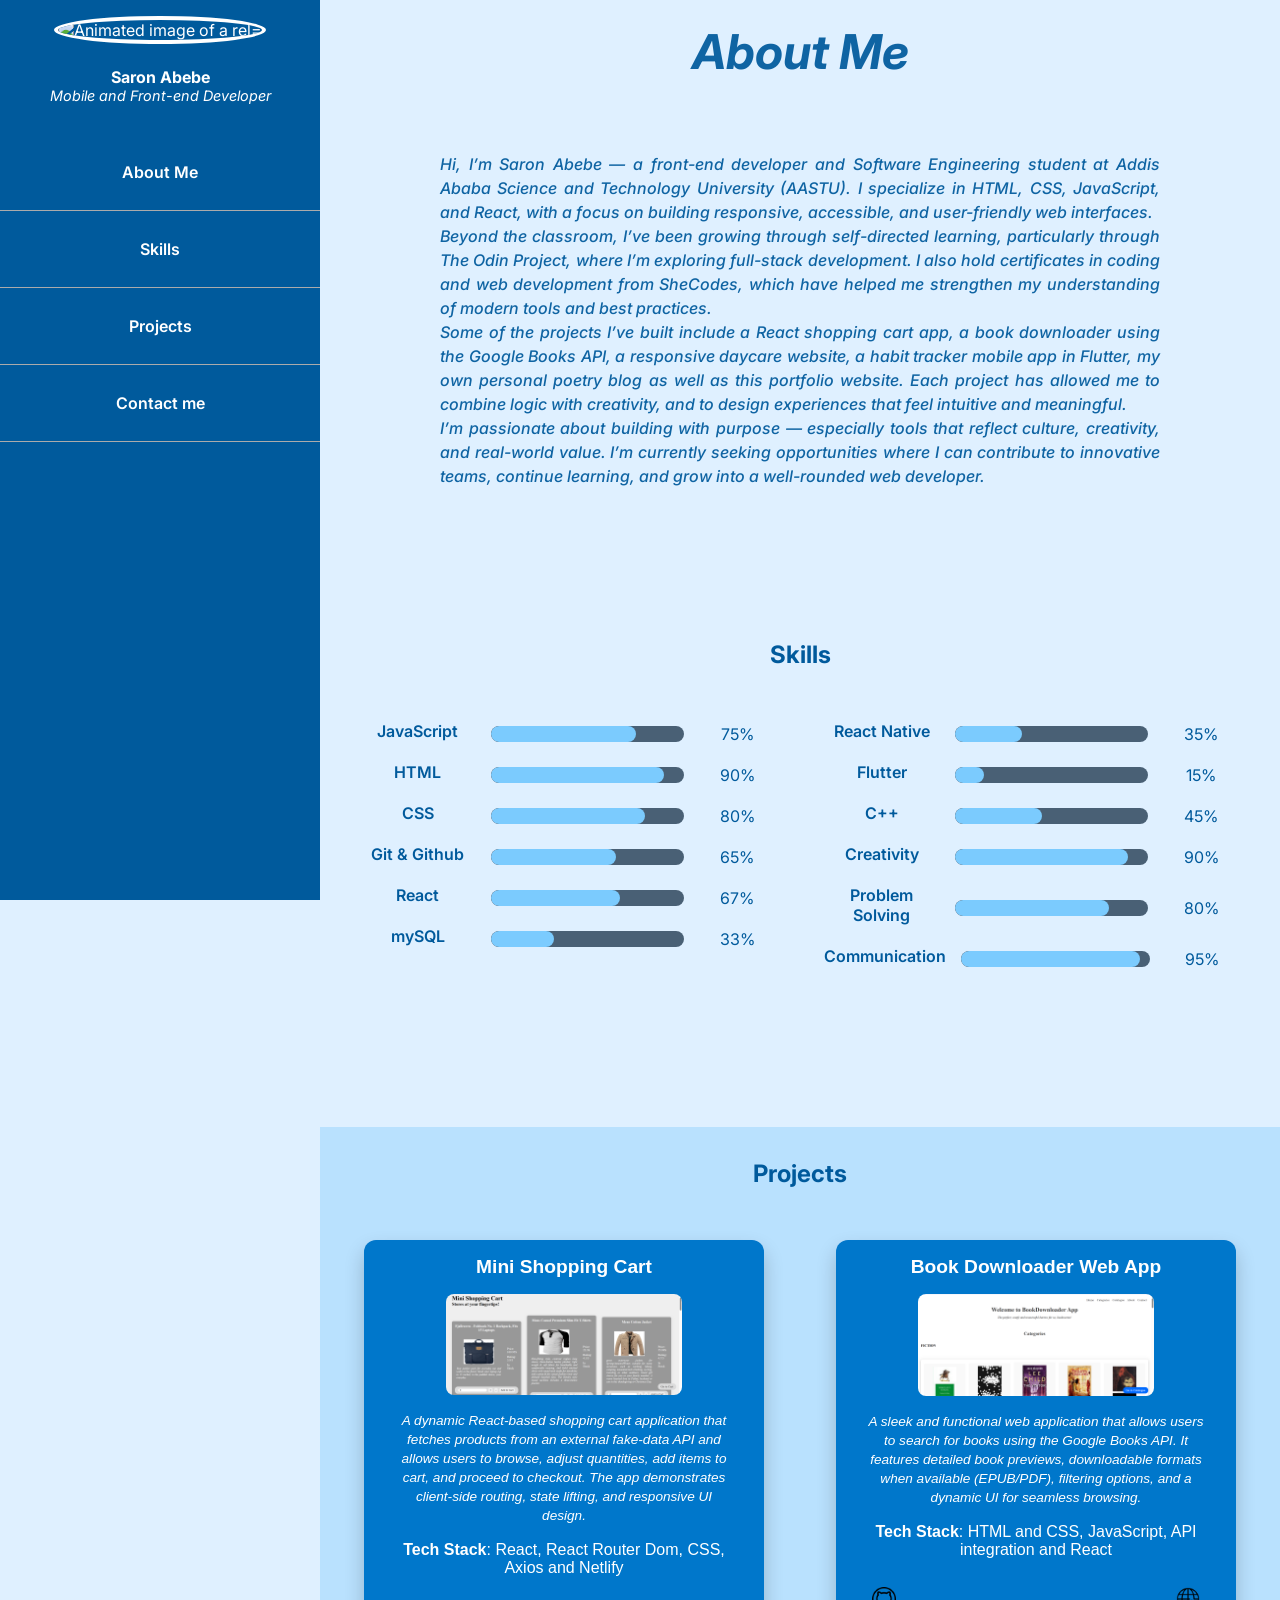
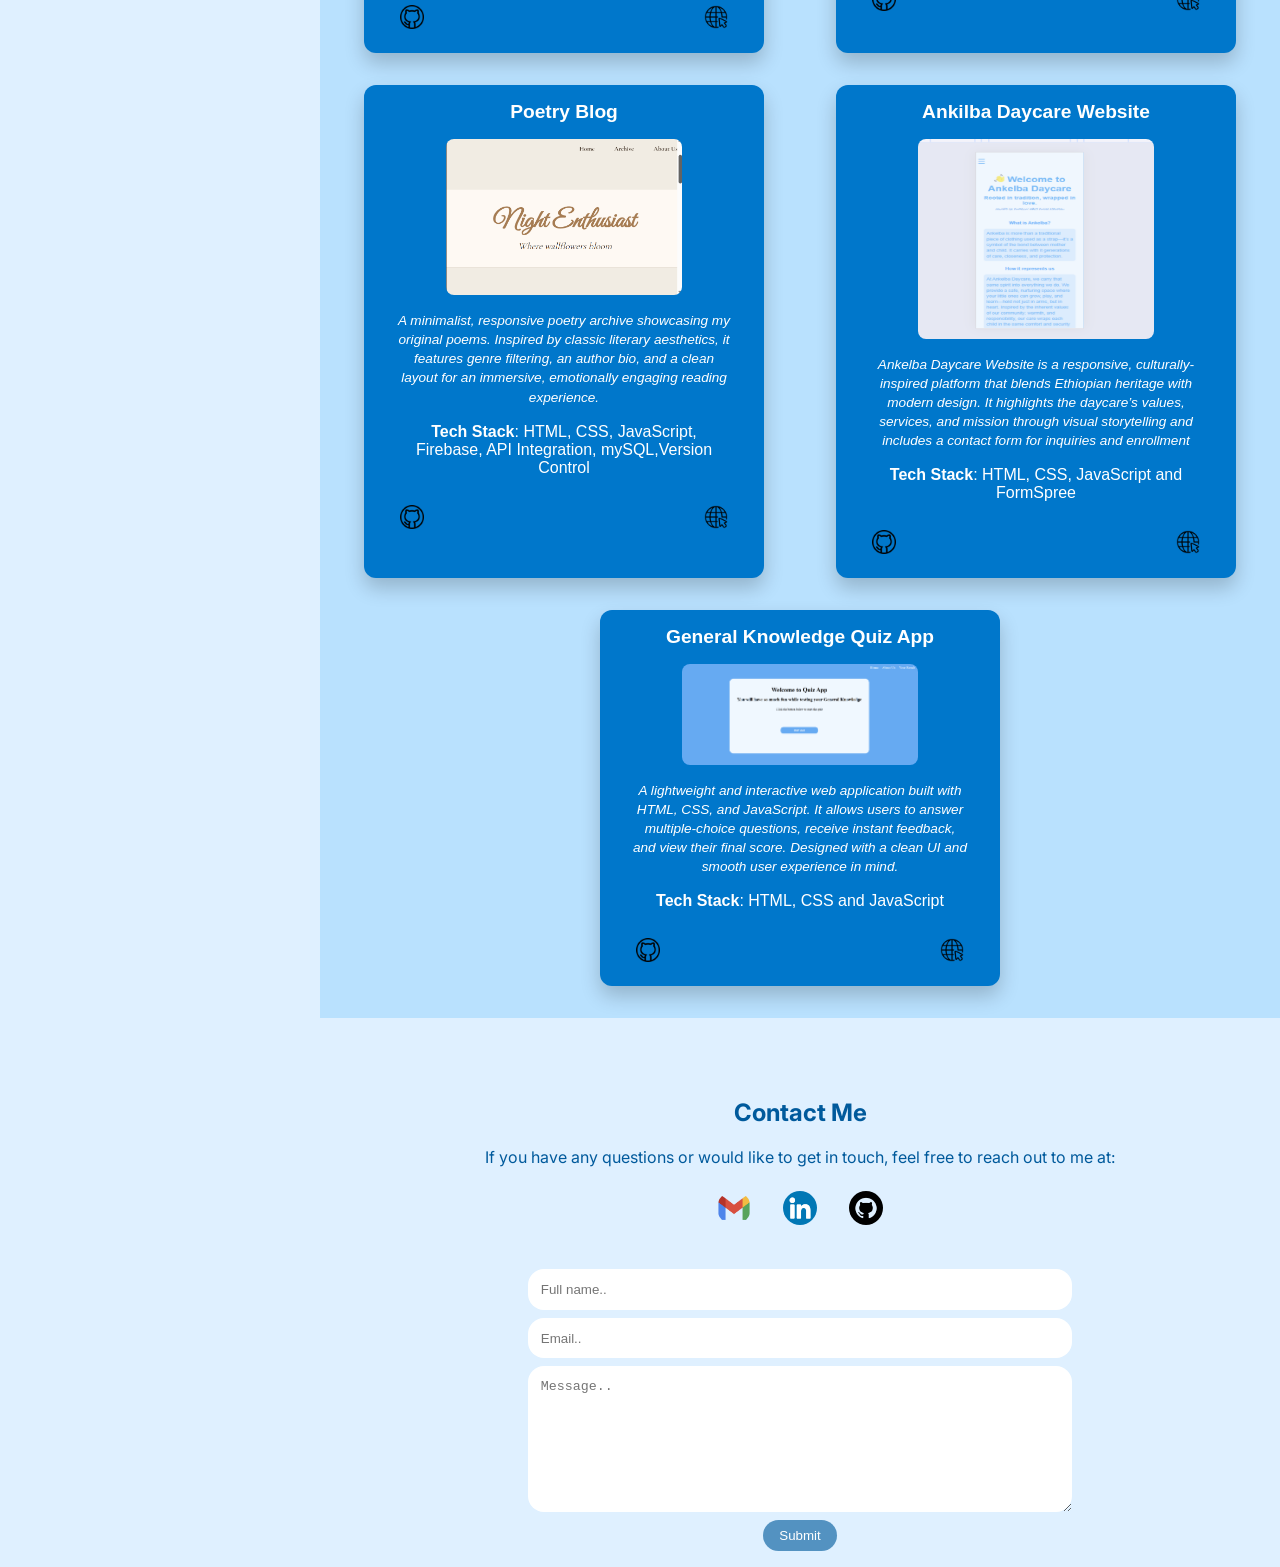
==== index.html @ 96ad545b "Polish UI" ====
<!DOCTYPE html>
<html lang="en">
  <head>
    <meta charset="UTF-8" />
    <meta name="viewport" content="width=device-width, initial-scale=1.0" />
    <title>Saron's Portfolio</title>
    <link rel="stylesheet" href="css/style.css" />
    <script src="js/script.js" defer></script>
  </head>
  <body>
    <div class="container">
      <div class="sidebar">
        <div class="intro-img">
          <img
            src="https://i.pinimg.com/736x/55/4d/8a/554d8a8a9d8c9179dcef69b08f55cd63.jpg"
            alt="Animated image of a rel="noopener" woman programming"
          />
        </div>
        <div class="author-content">
          <h4>Saron Abebe</h4>
          <p>Mobile and Front-end Developer</p>
        </div>
        <div class="rest-nav">
          <ul>
            <li><a href="#about">About Me</a ></li>
            <li><a  href="#skills">Skills</a ></li>
            <li><a href="#projects">Projects</a ></li>
            <li><a href="#contact">Contact me</a></li>
          </ul>
        </div>
      </div>

      <div class="content">
        <!-- <h1>My Portfolio</h1> -->
        <div class="about" id="about">
          <h1>About Me</h1>
          <p>
         Hi, I’m Saron Abebe — a front-end developer and Software Engineering student at Addis Ababa Science and Technology University (AASTU). I specialize in HTML, CSS, JavaScript, and React, with a focus on building responsive, accessible, and user-friendly web interfaces.
<br>
Beyond the classroom, I’ve been growing through self-directed learning, particularly through The Odin Project, where I’m exploring full-stack development. I also hold certificates in coding and web development from SheCodes, which have helped me strengthen my understanding of modern tools and best practices.
<br>
Some of the projects I’ve built include a React shopping cart app, a book downloader using the Google Books API, a responsive daycare website, a habit tracker mobile app in Flutter, my own personal poetry blog as well as this portfolio website. Each project has allowed me to combine logic with creativity, and to design experiences that feel intuitive and meaningful.
<br>
I’m passionate about building with purpose — especially tools that reflect culture, creativity, and real-world value. I’m currently seeking opportunities where I can contribute to innovative teams, continue learning, and grow into a well-rounded web developer.

          </p>
        </div>

        <div class="skills" id="skills">
          <h2>Skills</h2>
          <ul>
            <div class="first">
              
              <li>
                <div class="subcontent">
                <h2>JavaScript</h2>
                <div class="progress-bar">
                  <div class="progress" style="width: 90%"></div>
                </div>
               <span>75%</span>
              </div>
            </li>

              <li>
                <div class="subcontent">
                  <h2>HTML</h2>
                  <div class="progress-bar">
                    <div class="progress" ></div>
                  </div>
                 <span>90%</span>
                </div>
              </li>

              <li>
                <div class="subcontent">
                  <h2>CSS</h2>
                  <div class="progress-bar">
                    <div class="progress" ></div>
                  </div>
                 <span>80%</span>
                </div>
              </li>

              <li>
                

                <div class="subcontent">
                  <h2>Git & Github</h2>
                  <div class="progress-bar">
                    <div class="progress" ></div>
                  </div>
                 <span>65%</span>
                </div>
              </li>

              <li>
                

                <div class="subcontent">
                  <h2>React</h2>
                  <div class="progress-bar">
                    <div class="progress" ></div>
                  </div>
                 <span>67%</span>
                </div>
              </li>

              <li>
                <div class="subcontent">
                <h2>mySQL</h2>
                <div class="progress-bar">
                  <div class="progress" style="width: 33%"></div>
                </div>
               <span>33%</span>
              </div>
            </li>
            </div>

           <div class="second">
            <li>
              <div class="subcontent">
                <h2>React Native</h2>
                <div class="progress-bar">
                  <div class="progress" ></div>
                </div>
               <span>35%</span>
              </div>
            </li>

             <li>
              <div class="subcontent">
                <h2>Flutter</h2>
                <div class="progress-bar">
                  <div class="progress" ></div>
                </div>
               <span>15%</span>
              </div>
            </li>

            <li>
                <div class="subcontent">
                <h2>C++</h2>
                <div class="progress-bar">
                  <div class="progress" style="width: 90%"></div>
                </div>
               <span>45%</span>
              </div>
            </li>
            <li>
              <div class="subcontent">
                <h2>Creativity</h2>
                <div class="progress-bar">
                  <div class="progress" ></div>
                </div>
               <span>90%</span>
              </div>
            </li>

            <li>
              <div class="subcontent">
                <h2>Problem Solving</h2>
                <div class="progress-bar">
                  <div class="progress" ></div>
                </div>
               <span>80%</span>
              </div>
            </li>

            <li>
              <div class="subcontent">
                <h2>Communication</h2>
                <div class="progress-bar">
                  <div class="progress" ></div>
                </div>
               <span>95%</span>
              </div>
            </li>
           </div>
       
          </ul>

      </div>

<div class="projects" id="projects">
  <h2>Projects</h2>
  <!-- index.html -->
   <div class="project-cards">
   
<div class="project-card">
  <h3 class="project-title">Mini Shopping Cart</h3>

  <div class="image-section">
    <img src="./assets/images/mini-shopping-cart.png" alt="Project Screenshot">
  </div>



  <p class="description">
   A dynamic React-based shopping cart application that fetches products from an external fake-data API and allows users to browse, adjust quantities, add items to cart, and proceed to checkout. The app demonstrates client-side routing, state lifting, and responsive UI design.
  </p>
  <p><b>Tech Stack</b>: React, React Router Dom, CSS, Axios and Netlify</p>

    <div class="links">
    <a href="https://github.com/Saron-A/shopping-cart-react" target="_blank"><img class="link-icons" src="./assets/icons/github (1).png" alt=""></a>
    <a href="https://sarons-mini-shopping-cart.netlify.app/" target="_blank"><img class="link-icons" src="./assets/icons/website.png" alt=""></a>
  </div>
</div>

<div class="project-card">
  <h3 class="project-title">Book Downloader Web App</h3>

  <div class="image-section">
    <img src="./assets/images/Book-downloader.png" alt="Project Screenshot">
  </div>

 

  <p class="description">
   A sleek and functional web application that allows users to search for books using the Google Books API. It features detailed book previews, downloadable formats when available (EPUB/PDF), filtering options, and a dynamic UI for seamless browsing.
  </p>
  <p><b>Tech Stack</b>: HTML and CSS, JavaScript, API integration and React</p>

   <div class="links">
    <a href="https://github.com/Saron-A/book-downloader-app-react" target="_blank"><img class="link-icons" src="./assets/icons/github (1).png" alt=""></a>
    <a href=" https://saron-s-online-book-downloader-app.netlify.app/" target="_blank"><img class="link-icons" src="./assets/icons/website.png" alt=""></a>
  </div>
</div>

<div class="project-card">
  <h3 class="project-title">Poetry Blog</h3>

  <div class="image-section">
    <img src="./assets/images/poery-blog.png" alt="Project Screenshot">
  </div>

 

  <p class="description">
A minimalist, responsive poetry archive showcasing my original poems. Inspired by classic literary aesthetics, it features genre filtering, an author bio, and a clean layout for an immersive, emotionally engaging reading experience.
  </p>
  <p><b>Tech Stack</b>: HTML, CSS, JavaScript, Firebase, API Integration, mySQL,Version Control
</p>

 <div class="links">
    <a href="https://github.com/Saron-A/poetry-corner" target="_blank"><img class="link-icons" src="./assets/icons/github (1).png" alt=""></a>
    <a href="https://sarons-poetry-corner.netlify.app/" target="_blank"><img class="link-icons" src="./assets/icons/website.png" alt=""></a>
  </div>
</div>

<div class="project-card">
  <h3 class="project-title">Ankilba Daycare Website</h3>

  <div class="image-section">
    <img src="./assets/images/Ankilba-mobile.png" alt="Project Screenshot">
  </div>

 

  <p class="description">
   Ankelba Daycare Website is a responsive, culturally-inspired platform that blends Ethiopian heritage with modern design. It highlights the daycare’s values, services, and mission through visual storytelling and includes a contact form for inquiries and enrollment
  </p>
  <p><b>Tech Stack</b>: HTML, CSS, JavaScript and FormSpree</p>

   <div class="links">
    <a href="https://ankilba-daycare.netlify.app/" target="_blank"><img class="link-icons" src="./assets/icons/github (1).png" alt=""></a>
    <a href="https://saron-a.github.io/dayCare-website/" target="_blank"><img class="link-icons" src="./assets/icons/website.png" alt=""></a>
  </div>
</div>

<div class="project-card">
  <h3 class="project-title">General Knowledge Quiz App</h3>

  <div class="image-section">
    <img src="./assets/images/Quiz-app.png" alt="Project Screenshot">
  </div>



  <p class="description">
  A lightweight and interactive web application built with HTML, CSS, and JavaScript. It allows users to answer multiple-choice questions, receive instant feedback, and view their final score. Designed with a clean UI and smooth user experience in mind.
  </p>
  <p><b>Tech Stack</b>: HTML, CSS and JavaScript</p>

    <div class="links">
    <a href="https://github.com/Saron-A/new-quiz-app" target="_blank"><img class="link-icons" src="./assets/icons/github (1).png" alt=""></a>
    <a href="https://saron-a.github.io/new-quiz-app/" target="_blank"><img class="link-icons" src="./assets/icons/website.png" alt=""></a>
  </div>
</div>
   </div>

        
</div>

<div class="contact" id="contact">
  <div class="message">
    <h2>Contact Me</h2>
          <p>
            If you have any questions or would like to get in touch, feel free
            to reach out to me at:
          </p>
  </div>
  <div class="sub-contact">
     <div class="info">
               <ul>
            <li><a href="" target="_blank" ><img src="./assets/icons/communication.png" alt=""></a></li>
           
            <li><a href="" target="_blank"><img src="./assets/icons/linkedin.png" alt=""></a></li>
            <li><a href="https://github.com/Saron-A" target="_blank"><img src="./assets/icons/github.png" alt=""></a></li>
            </ul>
          </div>

          <div class="form">
           
           <form
            action="https://formspree.io/f/meogdpej" method="POST"
     
          >
            <input
              type="text"
              id="name"
              name="name"
              required
              placeholder="Full name.."
          
            />

            <input
              type="email"
              id="email"
              name="email"
              required
              placeholder="Email.."

            />

            <textarea
              name="comment"
              id="textarea"
              cols="60"
              rows="8"
              placeholder="Message.."
         
            ></textarea>

            <button
              type="submit"
            
            >
              Submit
            </button>
          </form>
          </div>
  </div>
         
       
            
</div>


    </div>

    <script>
  const cards = document.querySelectorAll(".project-card");

  const observer = new IntersectionObserver((entries) => {
    entries.forEach((entry) => {
      entry.target.classList.toggle("show", entry.isIntersecting);
    });
  }, { threshold: 0.1 });

  cards.forEach((card) => {
    card.classList.add("hidden");
    observer.observe(card);
  });
</script>
  </body>
</html>
---- css/style.css ----
@import url("https://fonts.googleapis.com/css2?family=Inter:ital,opsz,wght@0,14..32,100..900;1,14..32,100..900&family=Lato:ital,wght@0,100;0,300;0,400;0,700;0,900;1,100;1,300;1,400;1,700;1,900&family=Montserrat:ital,wght@0,100..900;1,100..900&family=Noto+Sans+Runic&family=Poppins:ital,wght@0,100;0,200;0,300;0,400;0,500;0,600;0,700;0,800;0,900;1,100;1,200;1,300;1,400;1,500;1,600;1,700;1,800;1,900&family=Roboto:ital,wght@0,100..900;1,100..900&display=swap");

/* RESET */
* {
  margin: 0;
  padding: 0;
  box-sizing: border-box;
  list-style: none;
}

/* BASE STYLES */
body {
  font-family: "Inter", sans-serif;
  color: #333333;
  background-color: #dff0ff;
}

/* CONTAINER GRID */
.container {
  display: grid;
  grid-template-columns: 1fr 3fr;
}

/* SIDEBAR */
.sidebar {
  background-color: #005a9c;
  color: #fff;
  display: flex;
  flex-direction: column;
  align-items: center;
  position: sticky;
  top: 0;
  height: 100vh;
  overflow-y: auto;
  -ms-overflow-style: none; /* Hide scrollbar in IE and Edge */
  scrollbar-width: none;
  padding-top: 1rem;
}

.sidebar::-webkit-scrollbar {
  display: none;
}

.intro-img img {
  border-radius: 50%;
  border: 4px solid #fff;
  object-fit: cover;
  margin-bottom: 13px;
  max-height: 200px;
  width: auto;
}

/* AUTHOR */
.author-content {
  text-align: center;
  margin-bottom: 20px;
  padding: 10px;
}

.author-content h1 {
  font-size: 1.5rem;
  margin-bottom: 20px;
}

.author-content p {
  font-size: 0.9rem;
  color: white;
  font-style: italic;
}

/* NAVIGATION */
.rest-nav {
  width: 100%;
}

.rest-nav ul {
  display: flex;
  flex-direction: column;
}

.rest-nav li {
  width: 100%;
  list-style: none;
  padding: 13px 0;
  text-align: center;
  border-bottom: 1px solid rgb(171, 171, 171);
}

.rest-nav li:hover {
  transform: translateY(-2px);
  box-shadow: 0px 4px 10px rgba(0, 0, 0, 0.2);
}

.rest-nav a {
  display: block;
  padding: 15px;
  text-decoration: none;
  color: inherit;
  font-weight: 600;
  width: 100%;
}

/* .rest-nav a:focus {
  outline: 2px dashed #fff;
  outline-offset: 4px;
} */

/* MAIN CONTENT */
.content {
  /* padding: 1rem 2.5rem; */
  display: flex;
  flex-direction: column;
  gap: 5rem;
  justify-content: center;

  position: relative;
  color: #005a9c;

  text-align: center;
}

.content h1 {
  font-size: 3rem;
  margin-bottom: 4rem;
  text-align: center;
  padding-top: 0;
}

.content h2 {
  font-size: 1.5rem;
  margin-bottom: 20px;
  text-align: center;
}

.content .about {
  text-align: justify;
  margin-bottom: 1rem;
  font-size: 1rem;
  /* background-color: #005b9ca0; */
  padding: 1rem;
  max-width: 800px;
  margin: 0 auto;
  border-radius: 10px;
  color: #0f64a3;
  line-height: 1.5;
  font-style: italic;
  font-weight: 500;
  padding: 1rem 2.5rem;
}

.no-display {
  display: hidden;
}

.content .skills {
  display: flex;
  flex-direction: column;
  gap: 2rem;
  margin-bottom: 20px;
  padding: 3.5rem 2.5rem;
}

.skills ul {
  display: grid;
  grid-template-columns: repeat(2, minmax(40%, 1fr));
  gap: 3rem;
}

.skills ul div {
  display: flex;
  flex-direction: column;
  gap: 1rem;
}

.skills ul li .subcontent {
  display: grid;
  grid-template-columns: 1.2fr 2fr 0.8fr;
  gap: 15px;
  align-items: center;
}

.subcontent h2 {
  font-size: 1rem;

  font-weight: 600;
  margin-bottom: 5px;
}

/* PROGRESS BAR */
.subcontent .progress-bar {
  width: 100%;
  height: 1rem;
  background-color: #496075;
  border-radius: 10px;
  overflow: hidden;
}

.progress-bar .progress {
  height: 100%;
  background-color: #7bcbfe;
  border-radius: 10px;
  animation: 2s animate-progressBar infinite alternate;
}

@keyframes animate-progressBar {
  from {
    width: 0%;
  }
  to {
    width: var(--target-width, 100%);
  }
}

.projects {
  display: flex;
  flex-direction: column;
  gap: 2rem;
  background-color: #b9e1fe;
  padding: 2rem 1rem;
}
.project-cards {
  display: flex;
  row-gap: 2rem;
  column-gap: 1rem;
  flex-wrap: wrap;
  justify-content: space-around;
}
.project-card {
  width: 400px;
  padding: 1rem 2rem;

  border-radius: 12px;
  box-shadow: 0 10px 20px rgba(0, 0, 0, 0.2);
  font-family: Arial, sans-serif;
  display: flex;
  flex-direction: column;
  background-color: #0077cb;
  gap: 1rem;
  color: white;
  transition: transform 0.3s ease, box-shadow 0.3s ease;
  transform-style: preserve-3d;
}

.project-card:hover {
  transform: perspective(600px) scale(1.03) rotateY(2deg);
  box-shadow: 0 12px 28px rgba(0, 90, 156, 0.4);
}

.project-card.hidden {
  opacity: 0;
  transform: translateY(50px);
}

.project-card.show {
  opacity: 1;
  transform: translateY(0);
  transition: all 0.6s ease-in-out;
}

.project-title {
  text-align: center;
  font-size: 1.2rem;
  font-weight: bold;
}

.image-section img {
  width: 70%;

  display: block;
  max-height: 200px;
  margin: 0 auto;
  justify-self: center;
  align-self: center;
  border-radius: 8px;
  transition: transform 0.4s ease-in-out;
}

.project-card:hover .image-section img {
  transform: scale(1.05);
}

.links {
  display: flex;
  justify-content: space-between;
  margin-top: 8px;
}

.links a {
  text-decoration: none;
  color: #005a9c;
  background-color: transparent;
  padding: 0.25rem;
  border-radius: 50%;
  font-size: 1rem;
  transition: all 0.3s ease;
  box-shadow: 0 0 0 transparent;
}

.links a:hover {
  background-color: white;
  color: white;
  box-shadow: 0 0 10px rgba(0, 0, 0, 0.2);
}

.links .link-icons {
  height: 1.5rem;
  width: 1.5rem;
}

.description {
  font-size: 0.85rem;
  line-height: 1.4;
  color: #333;
  font-style: italic;
  color: white;
}

.description b {
  color: #ffffff;
  background-color: rgba(255, 255, 255, 0.2);
  padding: 0 0.3rem;
  border-radius: 5px;
  font-weight: 600;
}

.contact {
  display: flex;
  flex-direction: column;
  gap: 1rem;
}

.contact .message {
  text-align: center;
}
.contact .sub-contact {
  display: grid;
  grid-template-rows: max-content, 1fr;
  gap: 1rem;
  width: 60%;
  margin: 0 auto;
}

.sub-contact .info ul {
  list-style: none;
  display: flex;
  justify-content: center;
  align-items: center;
  gap: 1rem;
}

.info ul li {
  display: flex;
  align-items: center;
}

.info img {
  height: 50px;
  width: 50px;
  border-radius: 50%;
  padding: 0.5rem;
}

form {
  display: grid;
  gap: 0.5rem;
  padding: 1rem;
}
form input,
textarea {
  padding: 0.8rem;
  border-radius: 1rem;
  border: none;
  outline: none;
}

form textarea:focus {
  border: 1px solid var(--highlight-red);
  box-shadow: 0px 0px 10px rgba(1, 26, 55, 0.212);
}
form input:focus {
  border: 1px solid var(--highlight-red);
  box-shadow: 0px 0px 10px rgba(1, 26, 55, 0.212);
}

form button {
  justify-self: center;
  padding: 0.5rem 1rem;
  border-radius: 1rem;
  background-color: #5392c1;
  border: none;
  outline: none;
  color: white;
  transition: all 200ms ease-in-out;
}
form button:hover {
  background-color: #7bcbfe;
  cursor: pointer;
  transform: scale(1.1);
}

/* RESPONSIVE DESIGN */
@media (max-width: 768px) {
  .container {
    grid-template-columns: 1fr;
  }

  .sidebar {
    position: relative;
    height: auto;
    flex-direction: row;
    justify-content: space-around;
    padding: 10px;
    align-items: center;
  }

  .rest-nav ul {
    flex-direction: row;
    justify-content: space-evenly;
  }

  .intro-img img {
    height: 60px;
    margin-bottom: 0;
  }

  .author-content {
    display: none;
  }

  .contact {
    display: flex;
    flex-direction: column;
    gap: 1rem;

    padding: 0.8rem 0.3rem;
  }

  .contact .sub-contact {
    display: flex;
    flex-direction: column;
    gap: 1rem;
    justify-content: center;
    align-items: center;
    width: 95%;
  }

  .sub-contact form {
    width: 100%;
  }
}
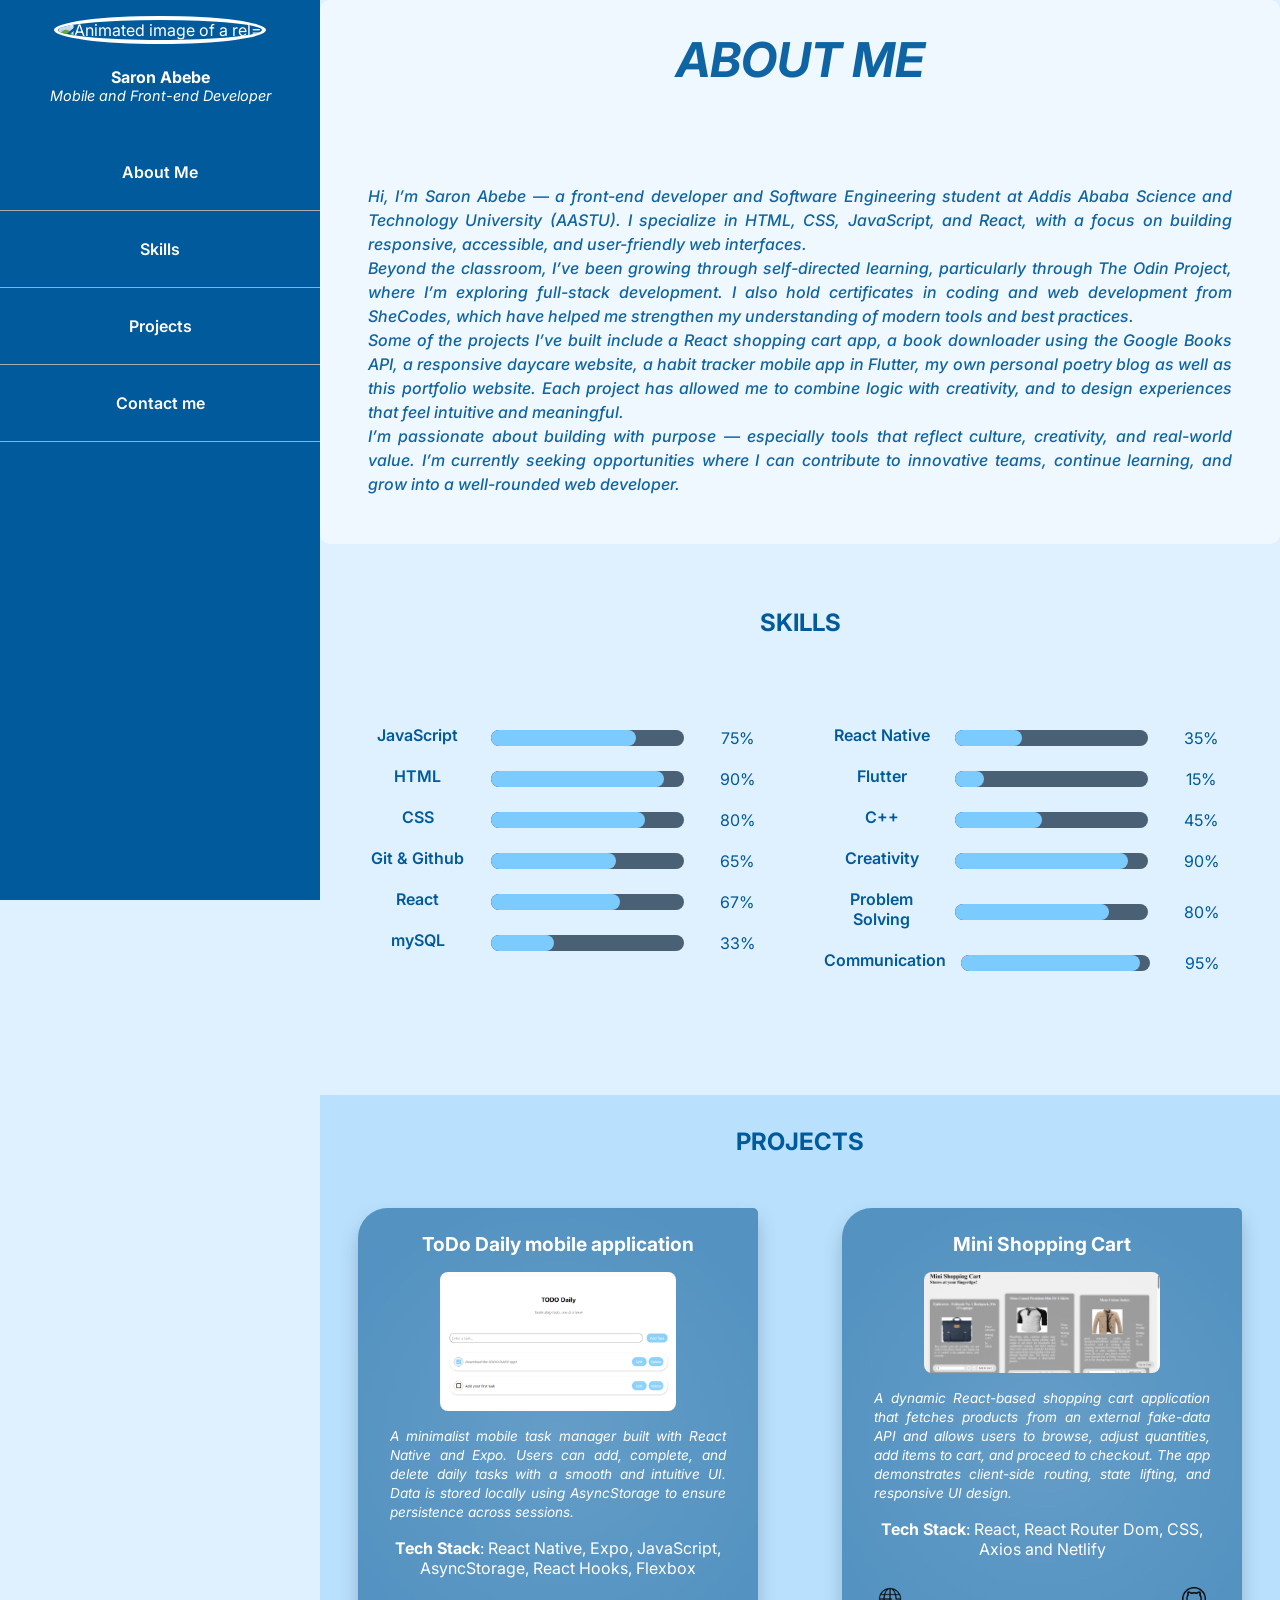
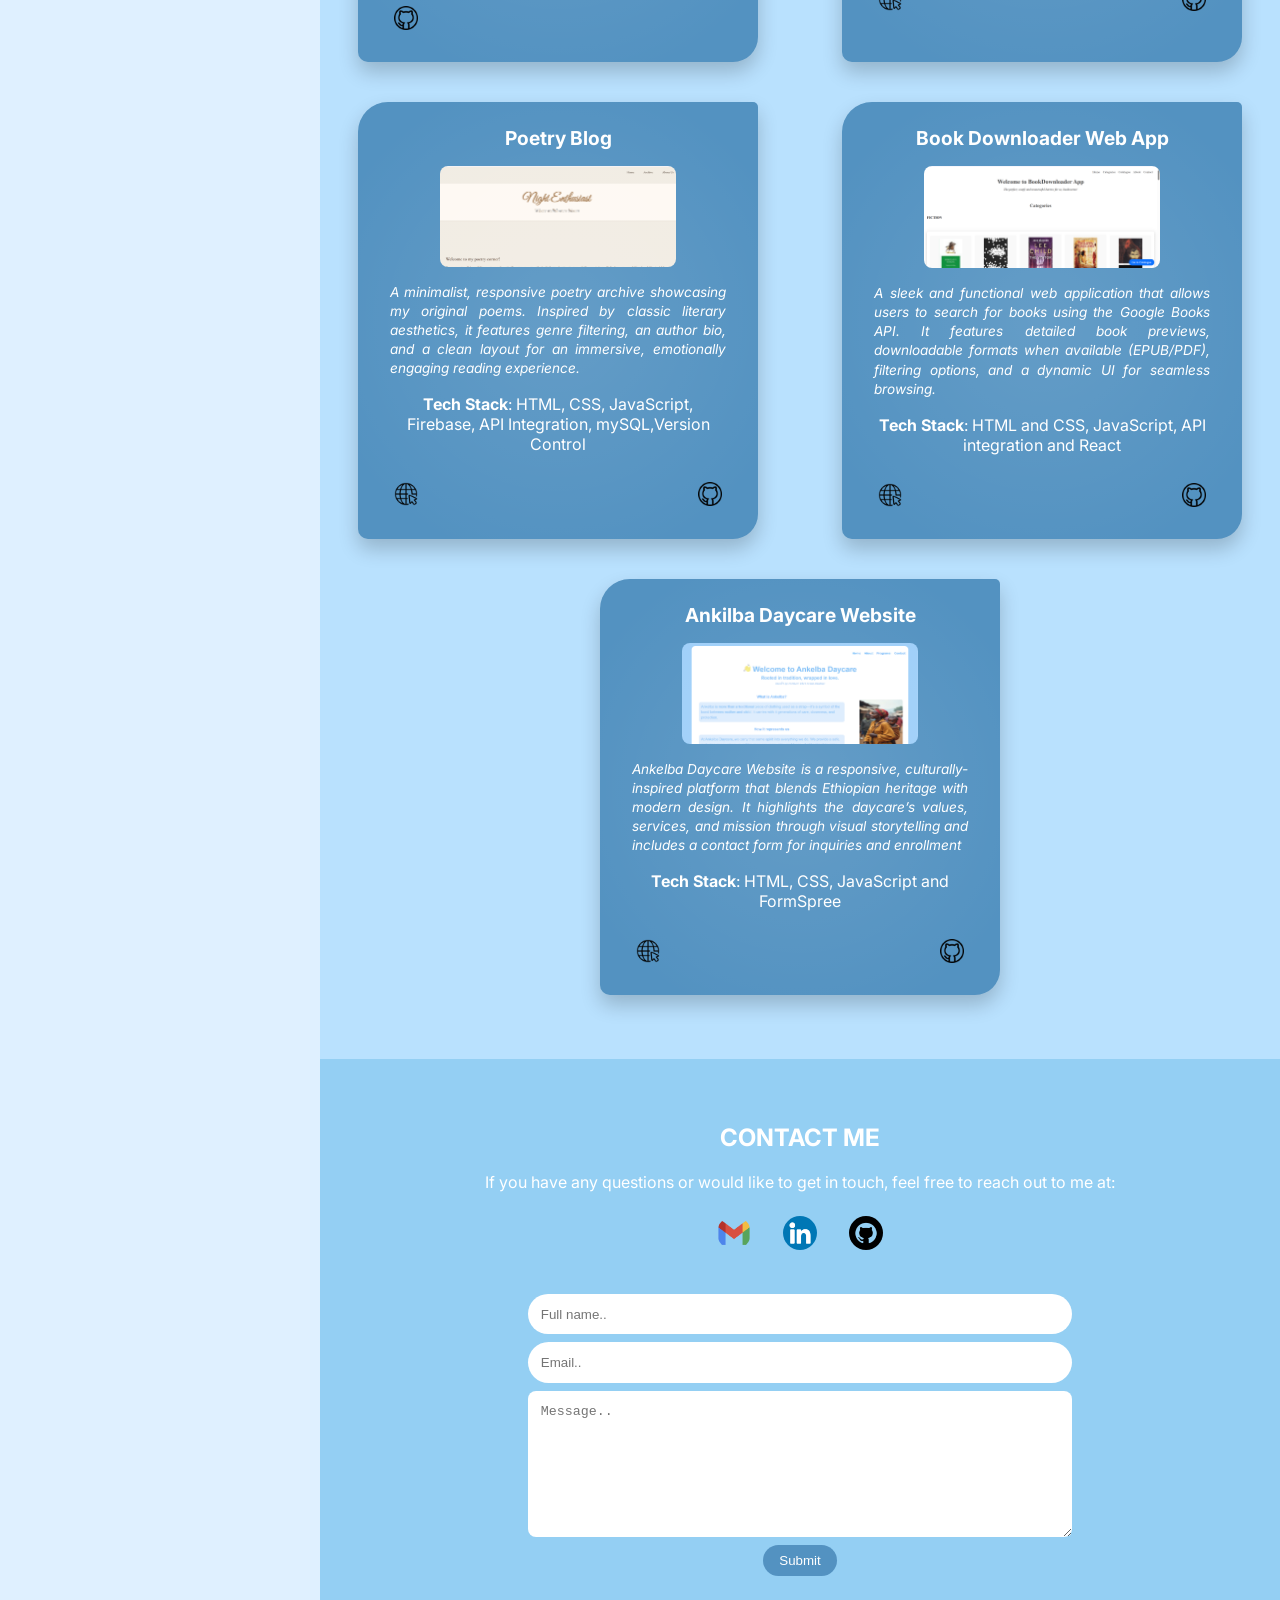
==== commit 41053236: "Polish UI" ====
--- a/index.html
+++ b/index.html
@@ -33,8 +33,9 @@
       <div class="content">
         <!-- <h1>My Portfolio</h1> -->
         <div class="about" id="about">
-          <h1>About Me</h1>
-          <p>
+          <h1>ABOUT ME</h1>
+          <div class="about-p-container">
+            <p>
          Hi, I’m Saron Abebe — a front-end developer and Software Engineering student at Addis Ababa Science and Technology University (AASTU). I specialize in HTML, CSS, JavaScript, and React, with a focus on building responsive, accessible, and user-friendly web interfaces.
 <br>
 Beyond the classroom, I’ve been growing through self-directed learning, particularly through The Odin Project, where I’m exploring full-stack development. I also hold certificates in coding and web development from SheCodes, which have helped me strengthen my understanding of modern tools and best practices.
@@ -44,10 +45,12 @@
 I’m passionate about building with purpose — especially tools that reflect culture, creativity, and real-world value. I’m currently seeking opportunities where I can contribute to innovative teams, continue learning, and grow into a well-rounded web developer.
 
           </p>
+          </div>
+          
         </div>
 
         <div class="skills" id="skills">
-          <h2>Skills</h2>
+          <h2>SKILLS</h2>
           <ul>
             <div class="first">
               
@@ -182,11 +185,30 @@
       </div>
 
 <div class="projects" id="projects">
-  <h2>Projects</h2>
+  <h2>PROJECTS</h2>
   <!-- index.html -->
    <div class="project-cards">
    
 <div class="project-card">
+  <h3 class="project-title">ToDo Daily mobile application</h3>
+
+  <div class="image-section">
+    <img src="./assets/images/tododaily.png" alt="Project Screenshot">
+  </div>
+
+  <p class="description">
+A minimalist mobile task manager built with React Native and Expo. Users can add, complete, and delete daily tasks with a smooth and intuitive UI. Data is stored locally using AsyncStorage to ensure persistence across sessions. 
+  </p>
+  <p><b>Tech Stack</b>: React Native, Expo, JavaScript, AsyncStorage, React Hooks, Flexbox</p>
+
+    <div class="links">
+       <a href="" target="_blank" class="hidden"><img class="link-icons" src="./assets/icons/website.png" alt=""></a>
+    <a href="https://github.com/Saron-A/todo-app-react-native" target="_blank"><img class="link-icons" src="./assets/icons/github (1).png" alt=""></a>
+   
+  </div>
+</div>
+
+<div class="project-card">
   <h3 class="project-title">Mini Shopping Cart</h3>
 
   <div class="image-section">
@@ -201,28 +223,10 @@
   <p><b>Tech Stack</b>: React, React Router Dom, CSS, Axios and Netlify</p>
 
     <div class="links">
+    
+    <a href="https://sarons-mini-shopping-cart.netlify.app/" target="_blank"><img class="link-icons" src="./assets/icons/website.png" alt=""></a>
+
     <a href="https://github.com/Saron-A/shopping-cart-react" target="_blank"><img class="link-icons" src="./assets/icons/github (1).png" alt=""></a>
-    <a href="https://sarons-mini-shopping-cart.netlify.app/" target="_blank"><img class="link-icons" src="./assets/icons/website.png" alt=""></a>
-  </div>
-</div>
-
-<div class="project-card">
-  <h3 class="project-title">Book Downloader Web App</h3>
-
-  <div class="image-section">
-    <img src="./assets/images/Book-downloader.png" alt="Project Screenshot">
-  </div>
-
- 
-
-  <p class="description">
-   A sleek and functional web application that allows users to search for books using the Google Books API. It features detailed book previews, downloadable formats when available (EPUB/PDF), filtering options, and a dynamic UI for seamless browsing.
-  </p>
-  <p><b>Tech Stack</b>: HTML and CSS, JavaScript, API integration and React</p>
-
-   <div class="links">
-    <a href="https://github.com/Saron-A/book-downloader-app-react" target="_blank"><img class="link-icons" src="./assets/icons/github (1).png" alt=""></a>
-    <a href=" https://saron-s-online-book-downloader-app.netlify.app/" target="_blank"><img class="link-icons" src="./assets/icons/website.png" alt=""></a>
   </div>
 </div>
 
@@ -230,7 +234,7 @@
   <h3 class="project-title">Poetry Blog</h3>
 
   <div class="image-section">
-    <img src="./assets/images/poery-blog.png" alt="Project Screenshot">
+    <img src="./assets/images/poetry_desktop1.png" alt="Project Screenshot">
   </div>
 
  
@@ -242,16 +246,45 @@
 </p>
 
  <div class="links">
+    
+    <a href="https://sarons-poetry-corner.netlify.app/" target="_blank"><img class="link-icons" src="./assets/icons/website.png" alt=""></a>
+
     <a href="https://github.com/Saron-A/poetry-corner" target="_blank"><img class="link-icons" src="./assets/icons/github (1).png" alt=""></a>
-    <a href="https://sarons-poetry-corner.netlify.app/" target="_blank"><img class="link-icons" src="./assets/icons/website.png" alt=""></a>
-  </div>
-</div>
+  </div>
+</div>
+
+
+
+
+<div class="project-card">
+  <h3 class="project-title">Book Downloader Web App</h3>
+
+  <div class="image-section">
+    <img src="./assets/images/Book-downloader.png" alt="Project Screenshot">
+  </div>
+
+ 
+
+  <p class="description">
+   A sleek and functional web application that allows users to search for books using the Google Books API. It features detailed book previews, downloadable formats when available (EPUB/PDF), filtering options, and a dynamic UI for seamless browsing.
+  </p>
+  <p><b>Tech Stack</b>: HTML and CSS, JavaScript, API integration and React</p>
+
+   <div class="links">
+    
+    <a href=" https://saron-s-online-book-downloader-app.netlify.app/" target="_blank"><img class="link-icons" src="./assets/icons/website.png" alt=""></a>
+
+    <a href="https://github.com/Saron-A/book-downloader-app-react" target="_blank"><img class="link-icons" src="./assets/icons/github (1).png" alt=""></a>
+  </div>
+</div>
+
+
 
 <div class="project-card">
   <h3 class="project-title">Ankilba Daycare Website</h3>
 
   <div class="image-section">
-    <img src="./assets/images/Ankilba-mobile.png" alt="Project Screenshot">
+    <img src="./assets/images/ankilba_desktop.png" alt="Project Screenshot">
   </div>
 
  
@@ -262,30 +295,13 @@
   <p><b>Tech Stack</b>: HTML, CSS, JavaScript and FormSpree</p>
 
    <div class="links">
-    <a href="https://ankilba-daycare.netlify.app/" target="_blank"><img class="link-icons" src="./assets/icons/github (1).png" alt=""></a>
-    <a href="https://saron-a.github.io/dayCare-website/" target="_blank"><img class="link-icons" src="./assets/icons/website.png" alt=""></a>
-  </div>
-</div>
-
-<div class="project-card">
-  <h3 class="project-title">General Knowledge Quiz App</h3>
-
-  <div class="image-section">
-    <img src="./assets/images/Quiz-app.png" alt="Project Screenshot">
-  </div>
-
-
-
-  <p class="description">
-  A lightweight and interactive web application built with HTML, CSS, and JavaScript. It allows users to answer multiple-choice questions, receive instant feedback, and view their final score. Designed with a clean UI and smooth user experience in mind.
-  </p>
-  <p><b>Tech Stack</b>: HTML, CSS and JavaScript</p>
-
-    <div class="links">
-    <a href="https://github.com/Saron-A/new-quiz-app" target="_blank"><img class="link-icons" src="./assets/icons/github (1).png" alt=""></a>
-    <a href="https://saron-a.github.io/new-quiz-app/" target="_blank"><img class="link-icons" src="./assets/icons/website.png" alt=""></a>
-  </div>
-</div>
+
+    <a href="https://ankilba-daycare.netlify.app/" target="_blank"><img class="link-icons" src="./assets/icons/website.png" alt=""></a>
+        <a href="https://github.com/Saron-A/dayCare-website" target="_blank"><img class="link-icons" src="./assets/icons/github (1).png" alt=""></a>
+  </div>
+</div>
+
+
    </div>
 
         
@@ -293,7 +309,7 @@
 
 <div class="contact" id="contact">
   <div class="message">
-    <h2>Contact Me</h2>
+    <h2>CONTACT ME</h2>
           <p>
             If you have any questions or would like to get in touch, feel free
             to reach out to me at:
--- a/css/style.css
+++ b/css/style.css
@@ -13,6 +13,10 @@
   font-family: "Inter", sans-serif;
   color: #333333;
   background-color: #dff0ff;
+}
+
+.hidden {
+  display: none;
 }
 
 /* CONTAINER GRID */
@@ -110,7 +114,7 @@
   /* padding: 1rem 2.5rem; */
   display: flex;
   flex-direction: column;
-  gap: 5rem;
+  gap: 5rem 5rem 5rem 0;
   justify-content: center;
 
   position: relative;
@@ -136,16 +140,19 @@
   text-align: justify;
   margin-bottom: 1rem;
   font-size: 1rem;
-  /* background-color: #005b9ca0; */
-  padding: 1rem;
-  max-width: 800px;
+  background-color: #f0f8ff;
+
   margin: 0 auto;
   border-radius: 10px;
   color: #0f64a3;
   line-height: 1.5;
   font-style: italic;
   font-weight: 500;
-  padding: 1rem 2.5rem;
+  padding: 1.5rem 0;
+}
+
+.about-p-container {
+  padding: 1.5rem 3rem;
 }
 
 .no-display {
@@ -157,13 +164,15 @@
   flex-direction: column;
   gap: 2rem;
   margin-bottom: 20px;
-  padding: 3.5rem 2.5rem;
+  padding: 4rem 2.5rem;
+  background-color: #dff0ff;
 }
 
 .skills ul {
   display: grid;
   grid-template-columns: repeat(2, minmax(40%, 1fr));
   gap: 3rem;
+  padding: 2.25rem 0;
 }
 
 .skills ul div {
@@ -216,31 +225,46 @@
   flex-direction: column;
   gap: 2rem;
   background-color: #b9e1fe;
-  padding: 2rem 1rem;
+  padding: 2rem 1rem 4rem;
 }
 .project-cards {
   display: flex;
-  row-gap: 2rem;
-  column-gap: 1rem;
+  gap: 2.5rem;
+
   flex-wrap: wrap;
   justify-content: space-around;
 }
 .project-card {
   width: 400px;
-  padding: 1rem 2rem;
-
-  border-radius: 12px;
+  padding: 1.5rem 2rem;
+  background-color: #5392c1;
+  border-radius: 30px 5px 25px 10px; /* NEW asymmetric curve */
   box-shadow: 0 10px 20px rgba(0, 0, 0, 0.2);
-  font-family: Arial, sans-serif;
-  display: flex;
-  flex-direction: column;
-  background-color: #0077cb;
+  font-family: "Inter", sans-serif;
+  display: flex;
+  flex-direction: column;
   gap: 1rem;
   color: white;
+  position: relative;
+  z-index: 1;
+  overflow: hidden;
   transition: transform 0.3s ease, box-shadow 0.3s ease;
-  transform-style: preserve-3d;
-}
-
+}
+.project-card::before {
+  content: "";
+  position: absolute;
+  top: -20%;
+  left: -20%;
+  width: 140%;
+  height: 140%;
+  background: radial-gradient(
+    circle at center,
+    rgba(255, 255, 255, 0.1),
+    transparent 60%
+  );
+  z-index: 0;
+  pointer-events: none;
+}
 .project-card:hover {
   transform: perspective(600px) scale(1.03) rotateY(2deg);
   box-shadow: 0 12px 28px rgba(0, 90, 156, 0.4);
@@ -313,6 +337,7 @@
   color: #333;
   font-style: italic;
   color: white;
+  text-align: justify;
 }
 
 .description b {
@@ -327,10 +352,14 @@
   display: flex;
   flex-direction: column;
   gap: 1rem;
+  background-color: #94cff3;
+  padding: 4rem 0 2rem 0;
+  color: white;
 }
 
 .contact .message {
   text-align: center;
+  gap: 2rem;
 }
 .contact .sub-contact {
   display: grid;
@@ -368,9 +397,13 @@
 form input,
 textarea {
   padding: 0.8rem;
-  border-radius: 1rem;
+  border-radius: 2rem;
   border: none;
   outline: none;
+}
+
+form textarea {
+  border-radius: 0.5rem;
 }
 
 form textarea:focus {
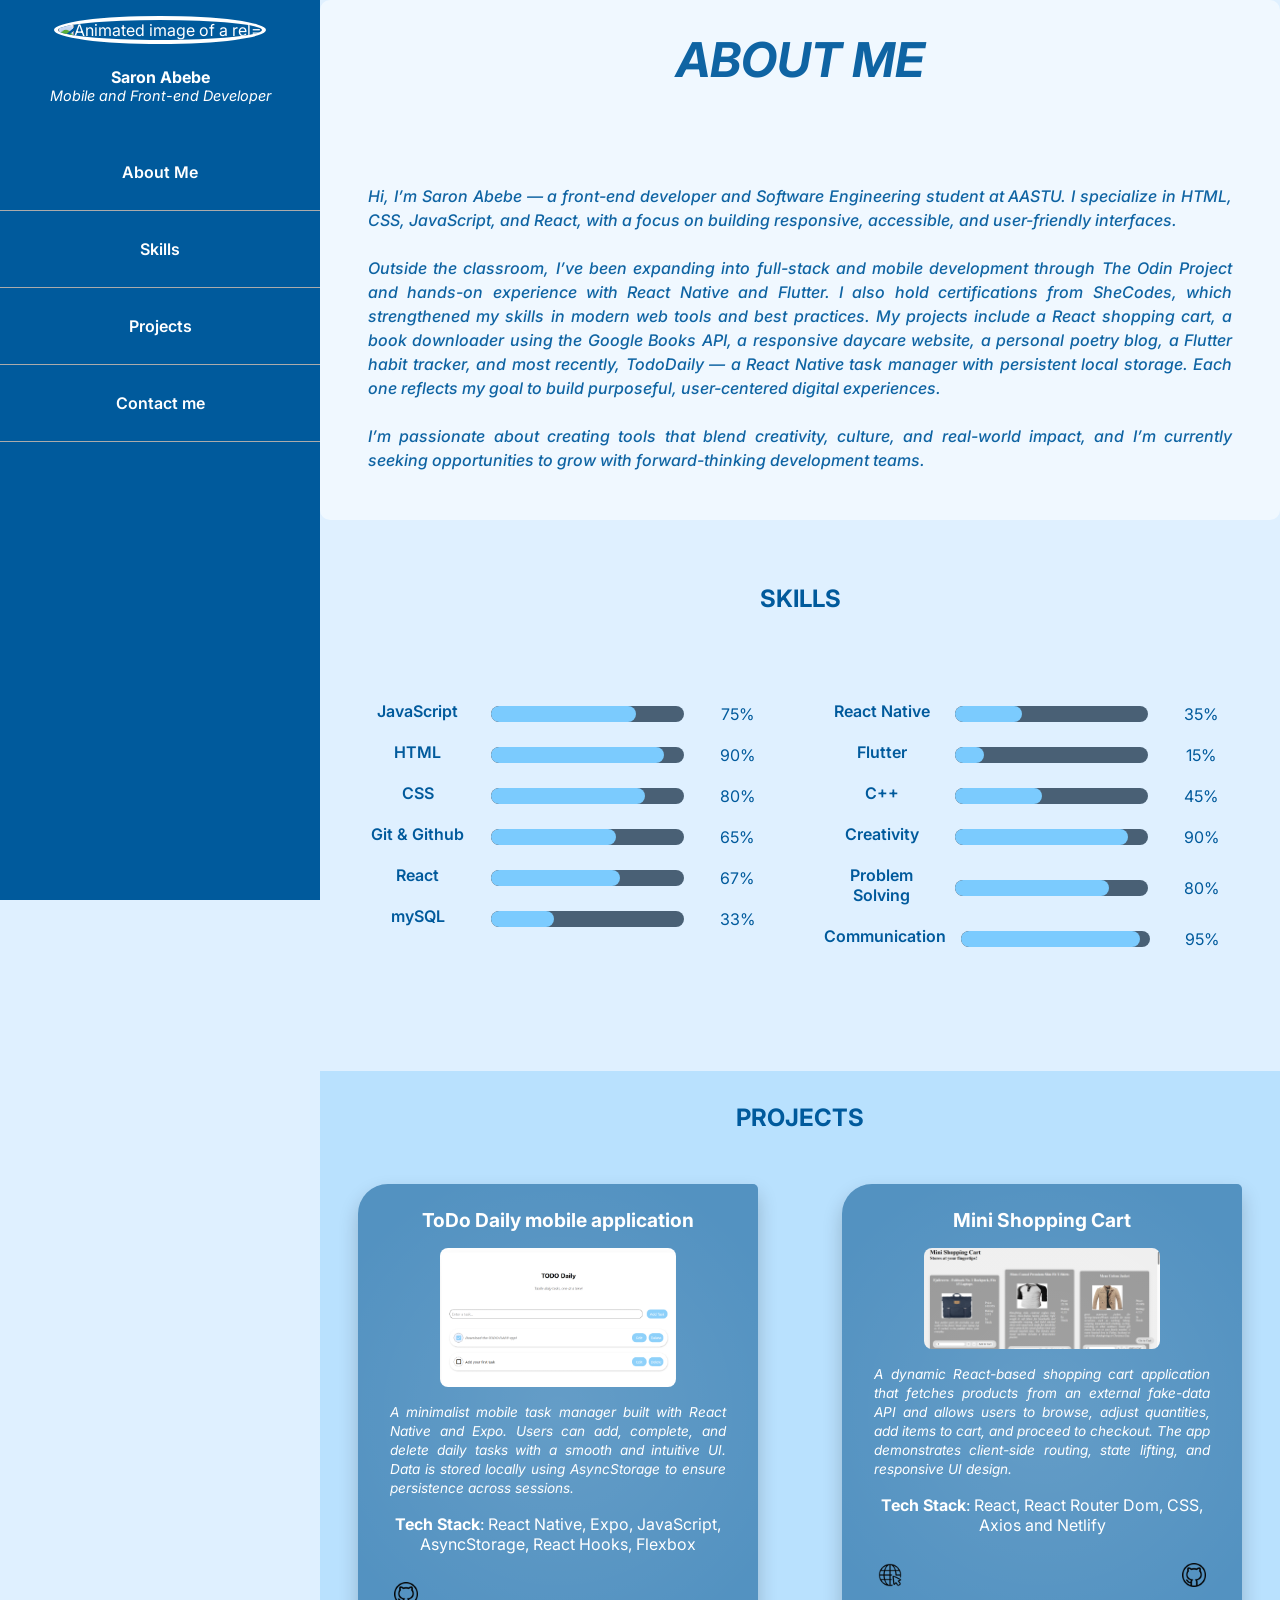
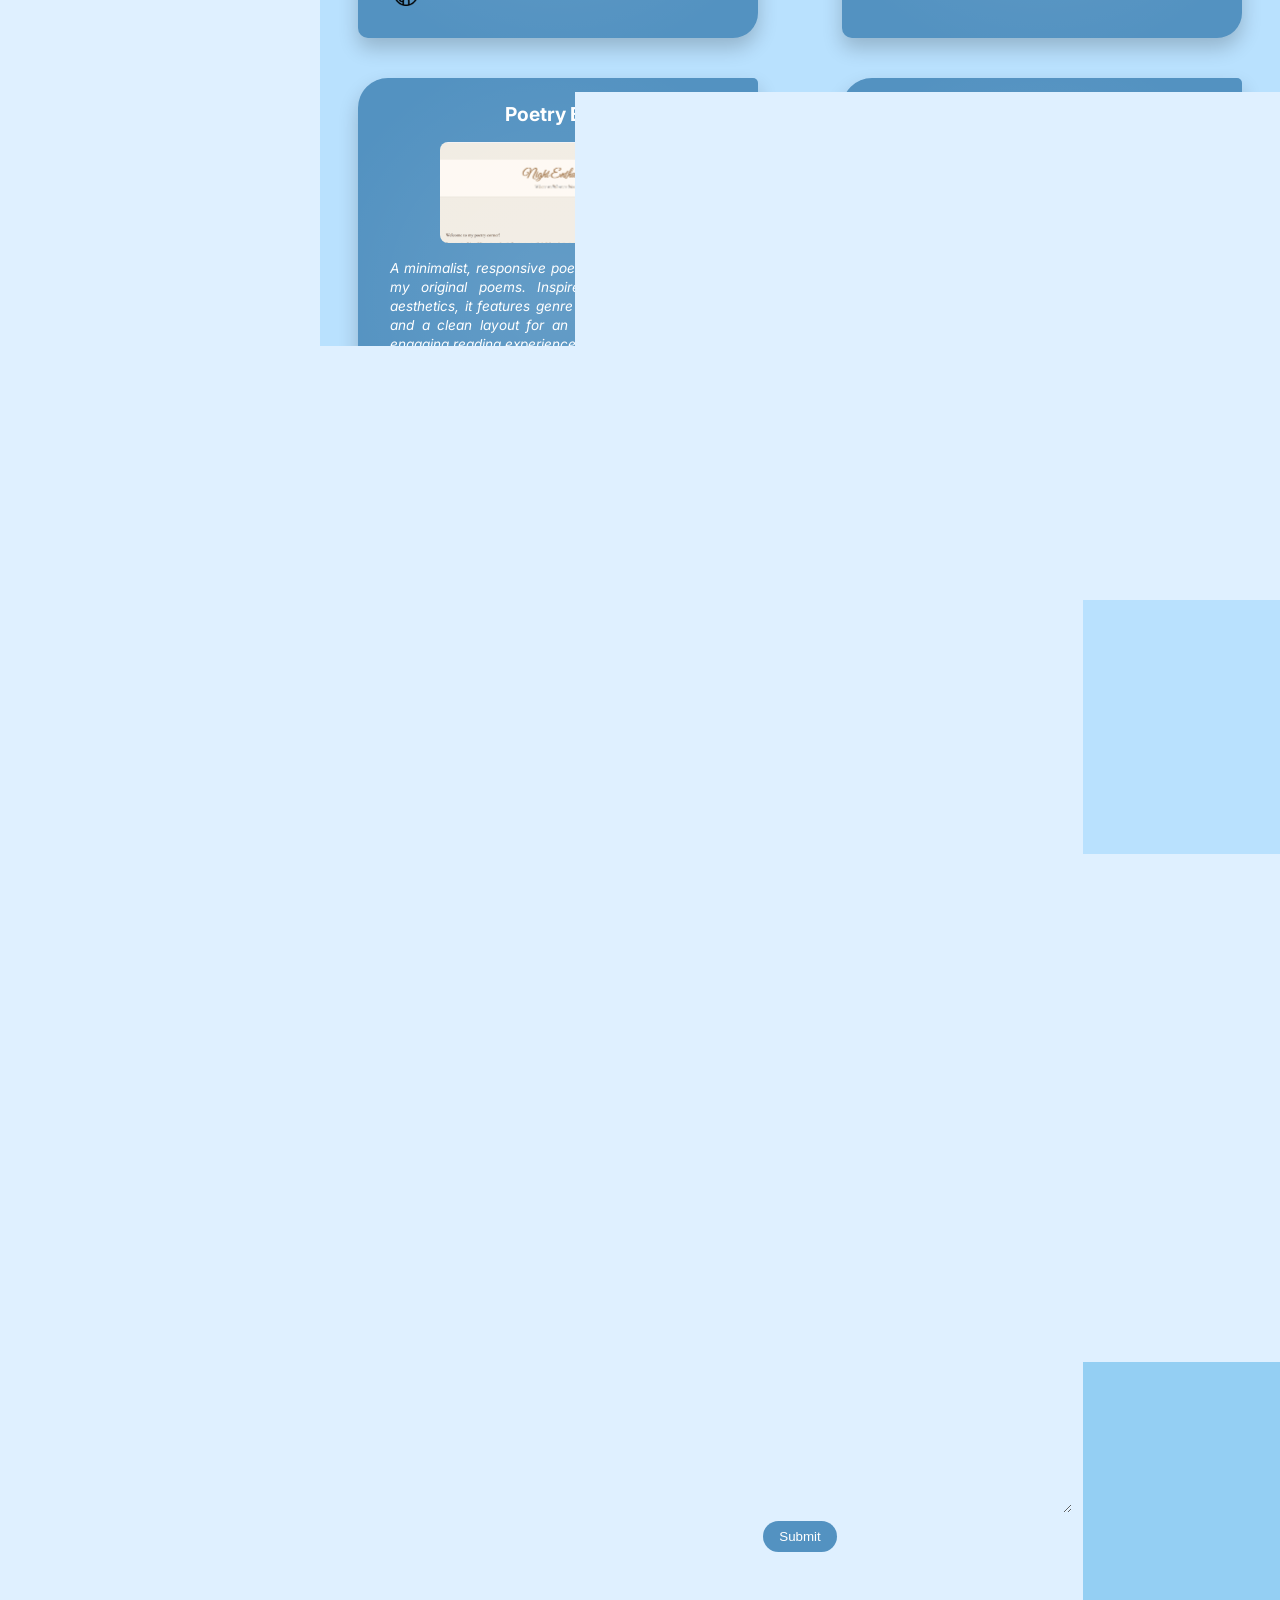
==== commit eb318cbd: "Update AboutMe section" ====
--- a/index.html
+++ b/index.html
@@ -36,14 +36,13 @@
           <h1>ABOUT ME</h1>
           <div class="about-p-container">
             <p>
-         Hi, I’m Saron Abebe — a front-end developer and Software Engineering student at Addis Ababa Science and Technology University (AASTU). I specialize in HTML, CSS, JavaScript, and React, with a focus on building responsive, accessible, and user-friendly web interfaces.
-<br>
-Beyond the classroom, I’ve been growing through self-directed learning, particularly through The Odin Project, where I’m exploring full-stack development. I also hold certificates in coding and web development from SheCodes, which have helped me strengthen my understanding of modern tools and best practices.
-<br>
-Some of the projects I’ve built include a React shopping cart app, a book downloader using the Google Books API, a responsive daycare website, a habit tracker mobile app in Flutter, my own personal poetry blog as well as this portfolio website. Each project has allowed me to combine logic with creativity, and to design experiences that feel intuitive and meaningful.
-<br>
-I’m passionate about building with purpose — especially tools that reflect culture, creativity, and real-world value. I’m currently seeking opportunities where I can contribute to innovative teams, continue learning, and grow into a well-rounded web developer.
-
+        Hi, I’m Saron Abebe — a front-end developer and Software Engineering student at AASTU. I specialize in HTML, CSS, JavaScript, and React, with a focus on building responsive, accessible, and user-friendly interfaces.
+<br><br>
+Outside the classroom, I’ve been expanding into full-stack and mobile development through The Odin Project and hands-on experience with React Native and Flutter. I also hold certifications from SheCodes, which strengthened my skills in modern web tools and best practices.
+
+My projects include a React shopping cart, a book downloader using the Google Books API, a responsive daycare website, a personal poetry blog, a Flutter habit tracker, and most recently, TodoDaily — a React Native task manager with persistent local storage. Each one reflects my goal to build purposeful, user-centered digital experiences.
+<br><br>
+I’m passionate about creating tools that blend creativity, culture, and real-world impact, and I’m currently seeking opportunities to grow with forward-thinking development teams.
           </p>
           </div>
           
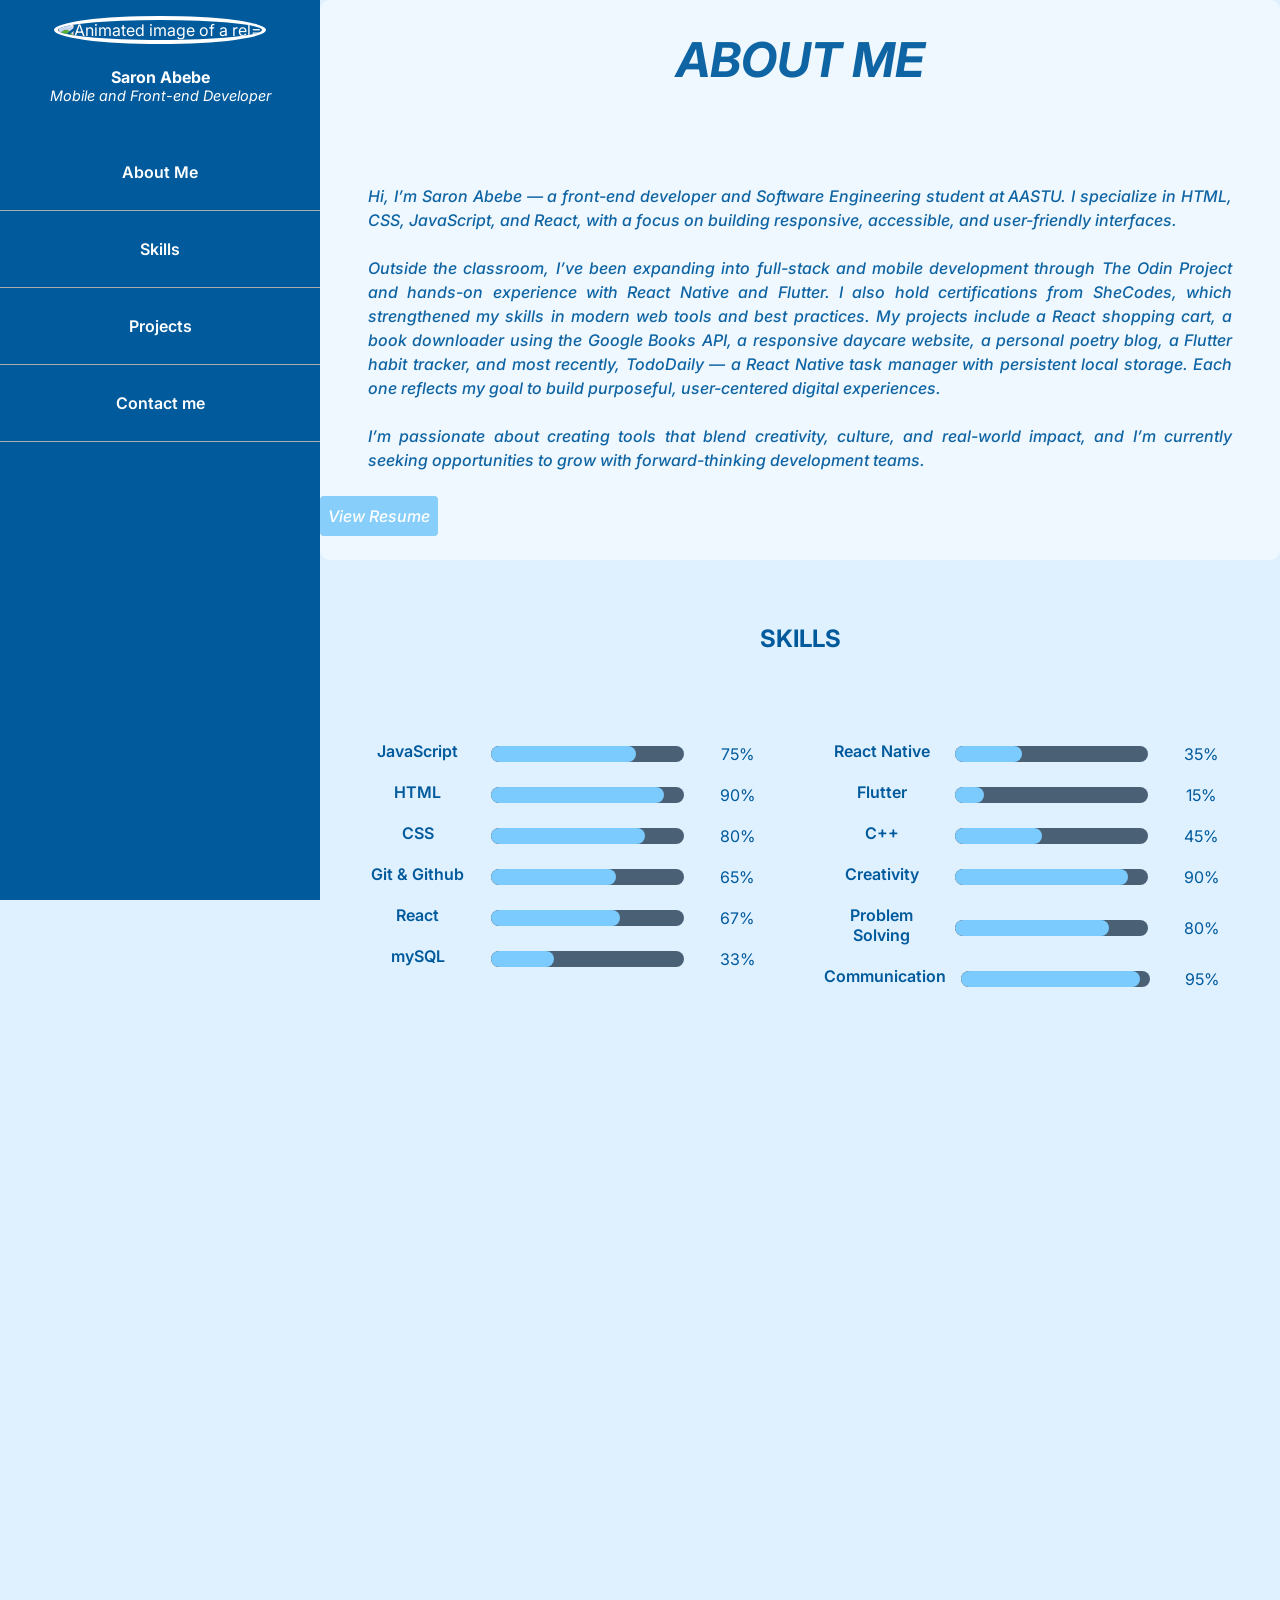
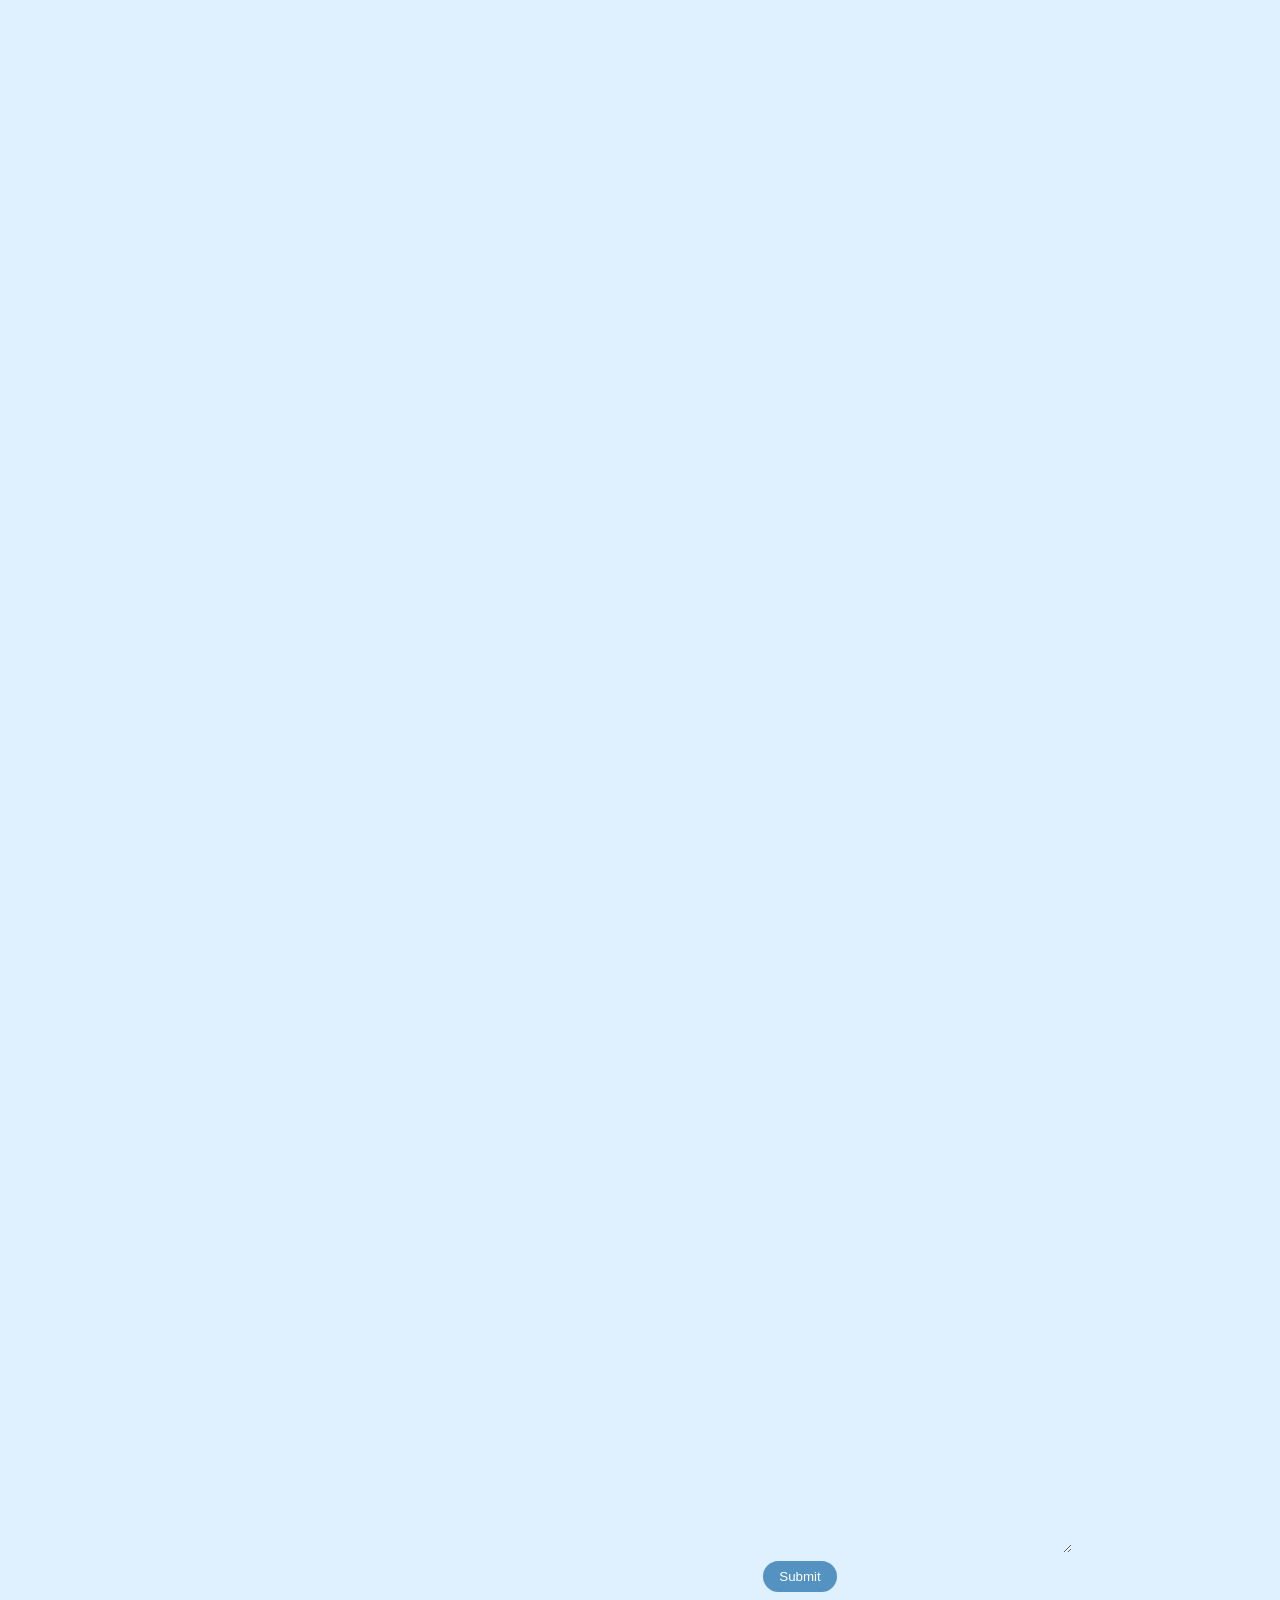
==== commit 22ffd2e7: "Add resume link and style it" ====
--- a/index.html
+++ b/index.html
@@ -45,6 +45,11 @@
 I’m passionate about creating tools that blend creativity, culture, and real-world impact, and I’m currently seeking opportunities to grow with forward-thinking development teams.
           </p>
           </div>
+          <div class="resume-link">
+              <a  href="">View Resume</a>
+          </div>
+
+        
           
         </div>
 
--- a/css/style.css
+++ b/css/style.css
@@ -157,6 +157,20 @@
 
 .no-display {
   display: hidden;
+}
+
+.resume-link {
+  padding: 0.5rem;
+  background-color: lightskyblue;
+  border-radius: 0.25rem;
+  width: fit-content;
+  justify-self: flex-end;
+  margin-right: 1rem;
+}
+
+.resume-link a {
+  text-decoration: none;
+  color: white;
 }
 
 .content .skills {
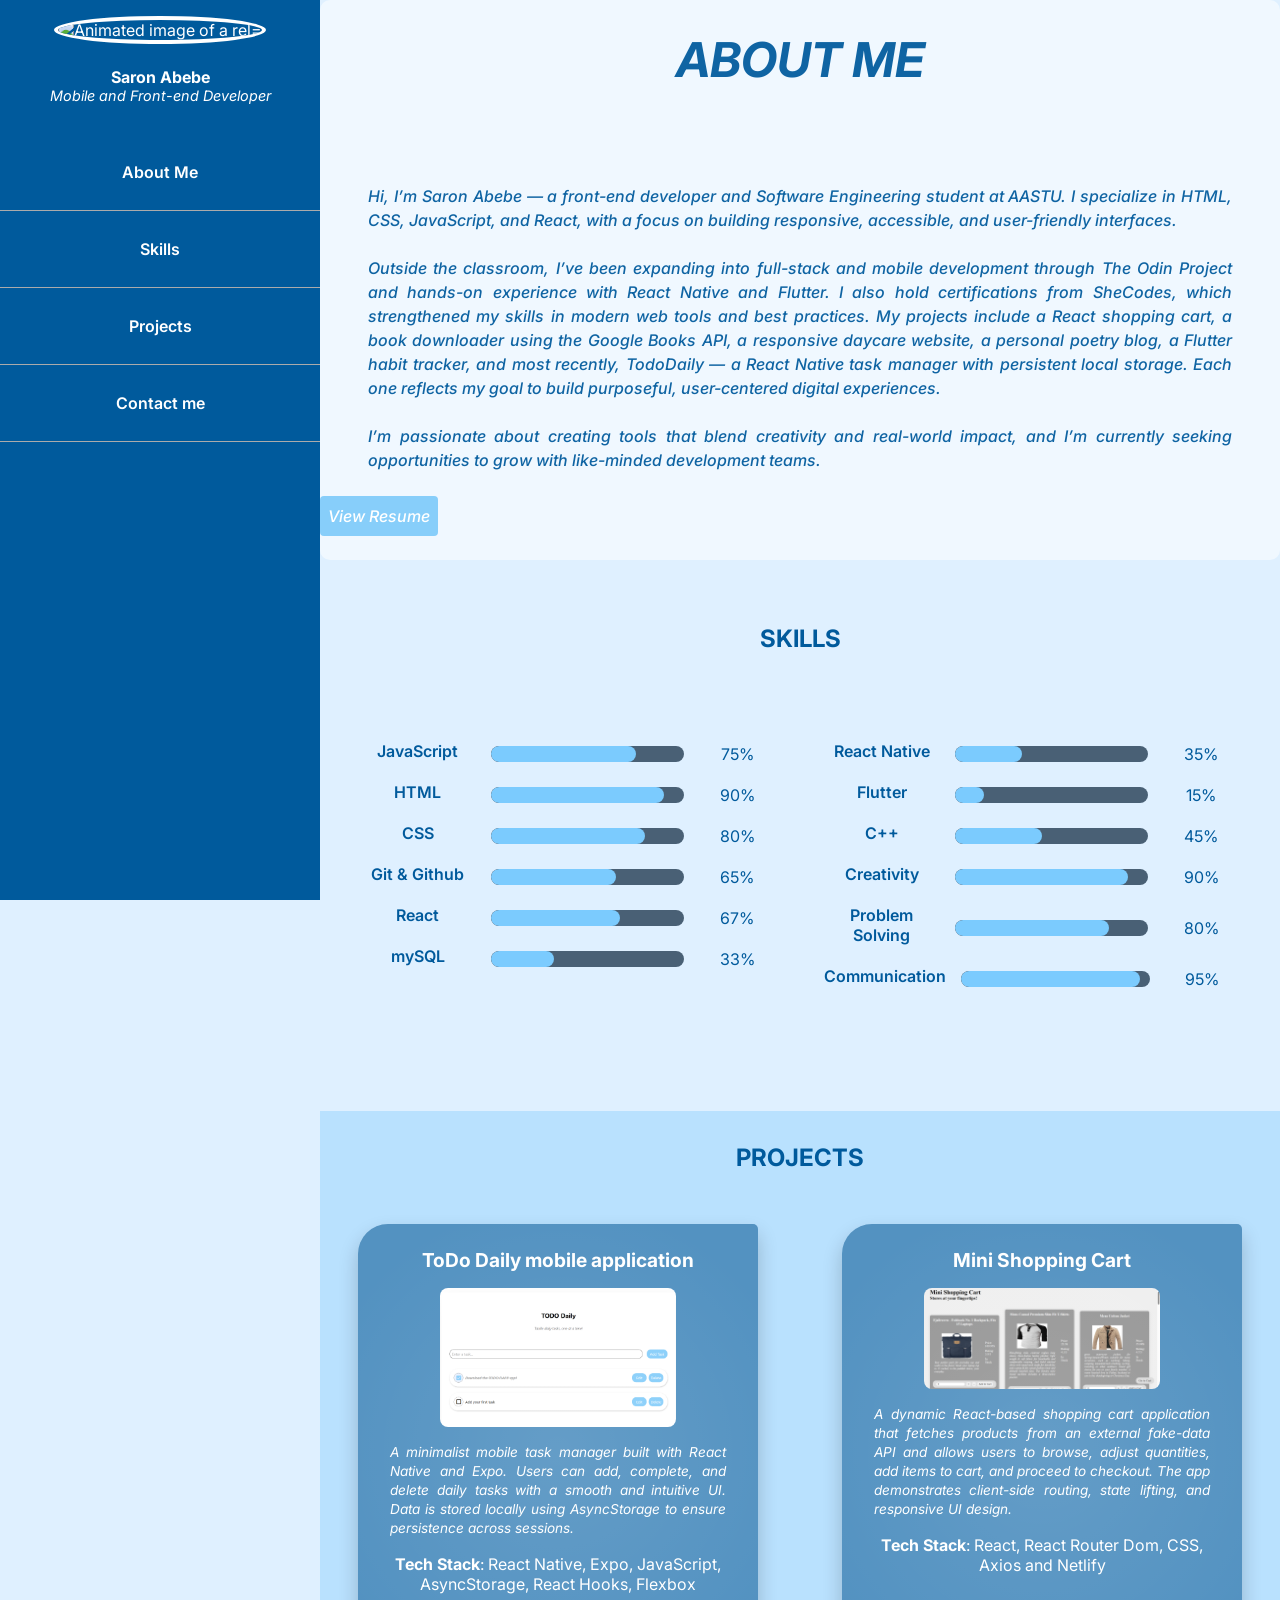
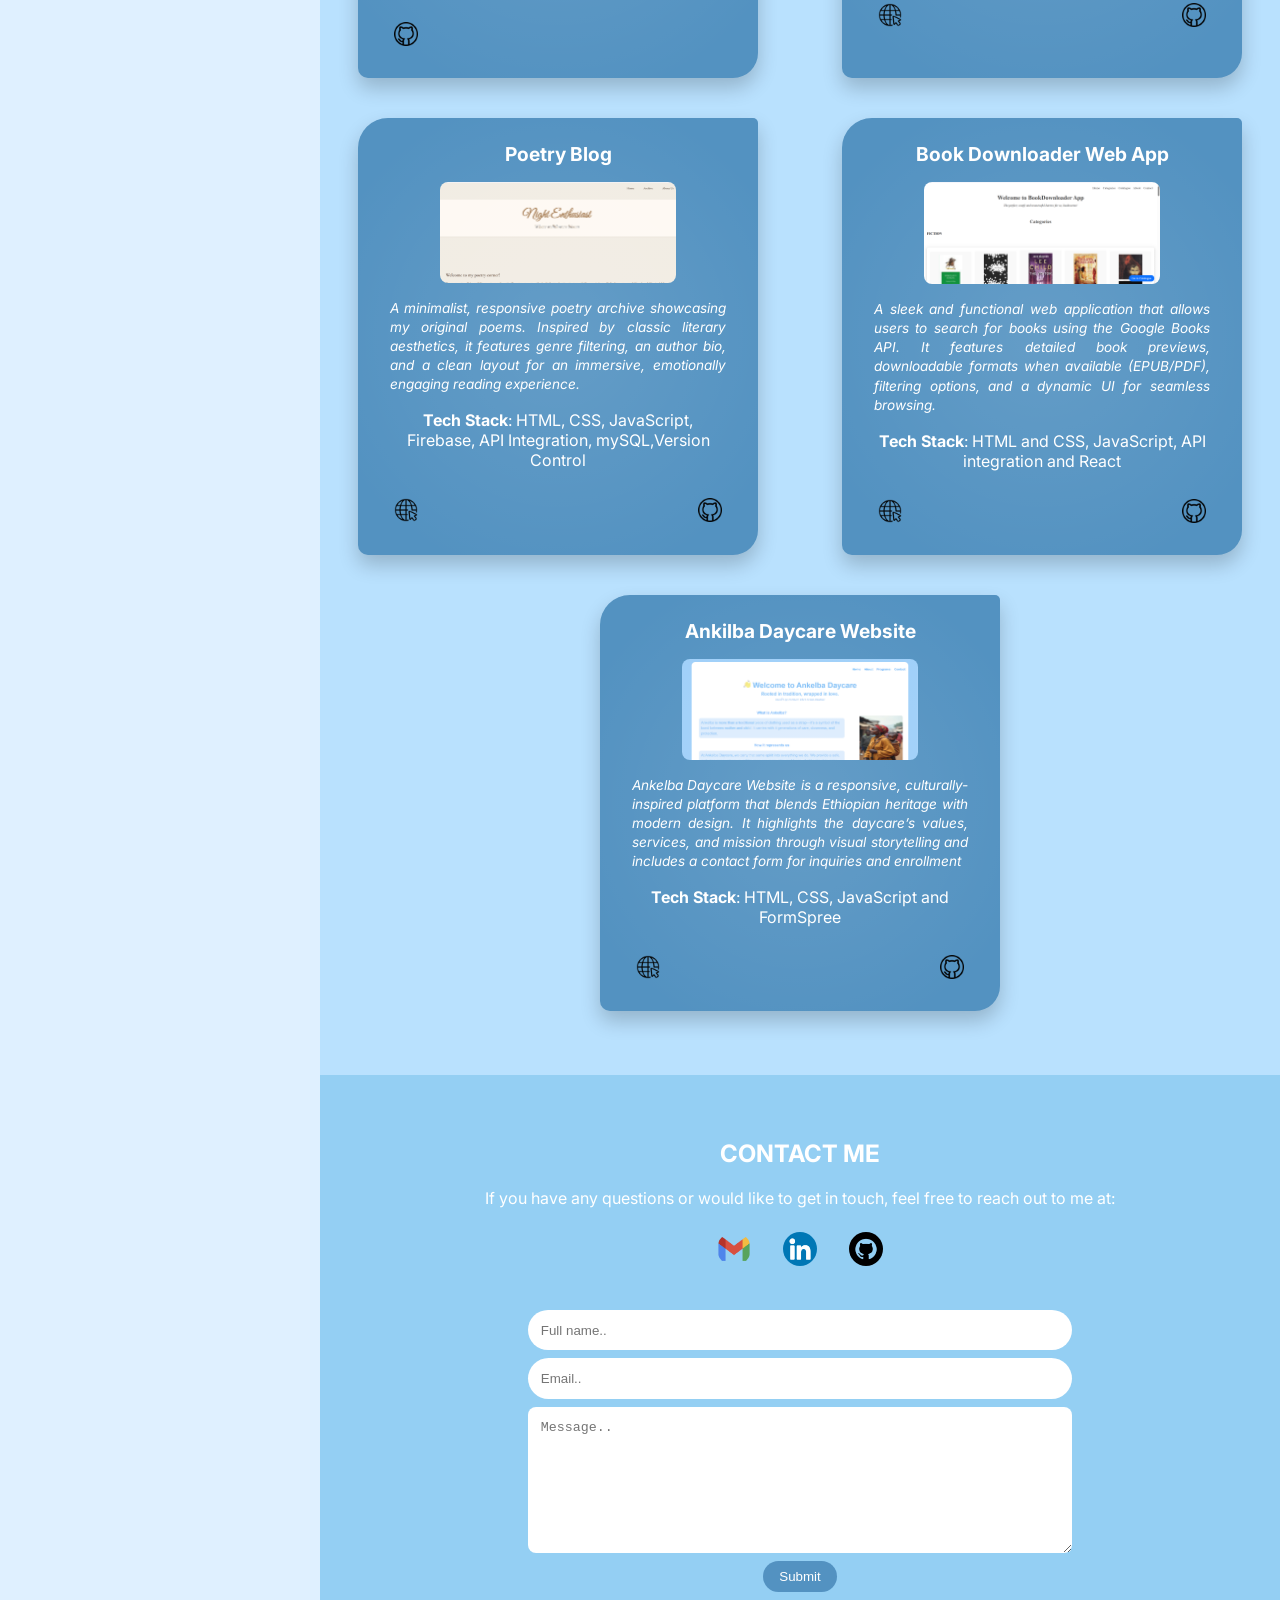
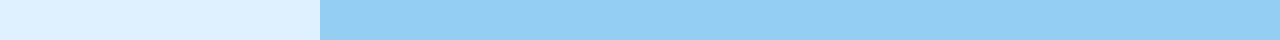
==== commit 9423db64: "Update About Me" ====
--- a/index.html
+++ b/index.html
@@ -42,11 +42,11 @@
 
 My projects include a React shopping cart, a book downloader using the Google Books API, a responsive daycare website, a personal poetry blog, a Flutter habit tracker, and most recently, TodoDaily — a React Native task manager with persistent local storage. Each one reflects my goal to build purposeful, user-centered digital experiences.
 <br><br>
-I’m passionate about creating tools that blend creativity, culture, and real-world impact, and I’m currently seeking opportunities to grow with forward-thinking development teams.
+I’m passionate about creating tools that blend creativity and real-world impact, and I’m currently seeking opportunities to grow with like-minded development teams.
           </p>
           </div>
           <div class="resume-link">
-              <a  href="">View Resume</a>
+              <a  href="https://drive.google.com/file/d/1hywP5cjKiF4u35qWQtAoWt2FhK-ql_rT/view?usp=sharing" target="_blank">View Resume</a>
           </div>
 
         
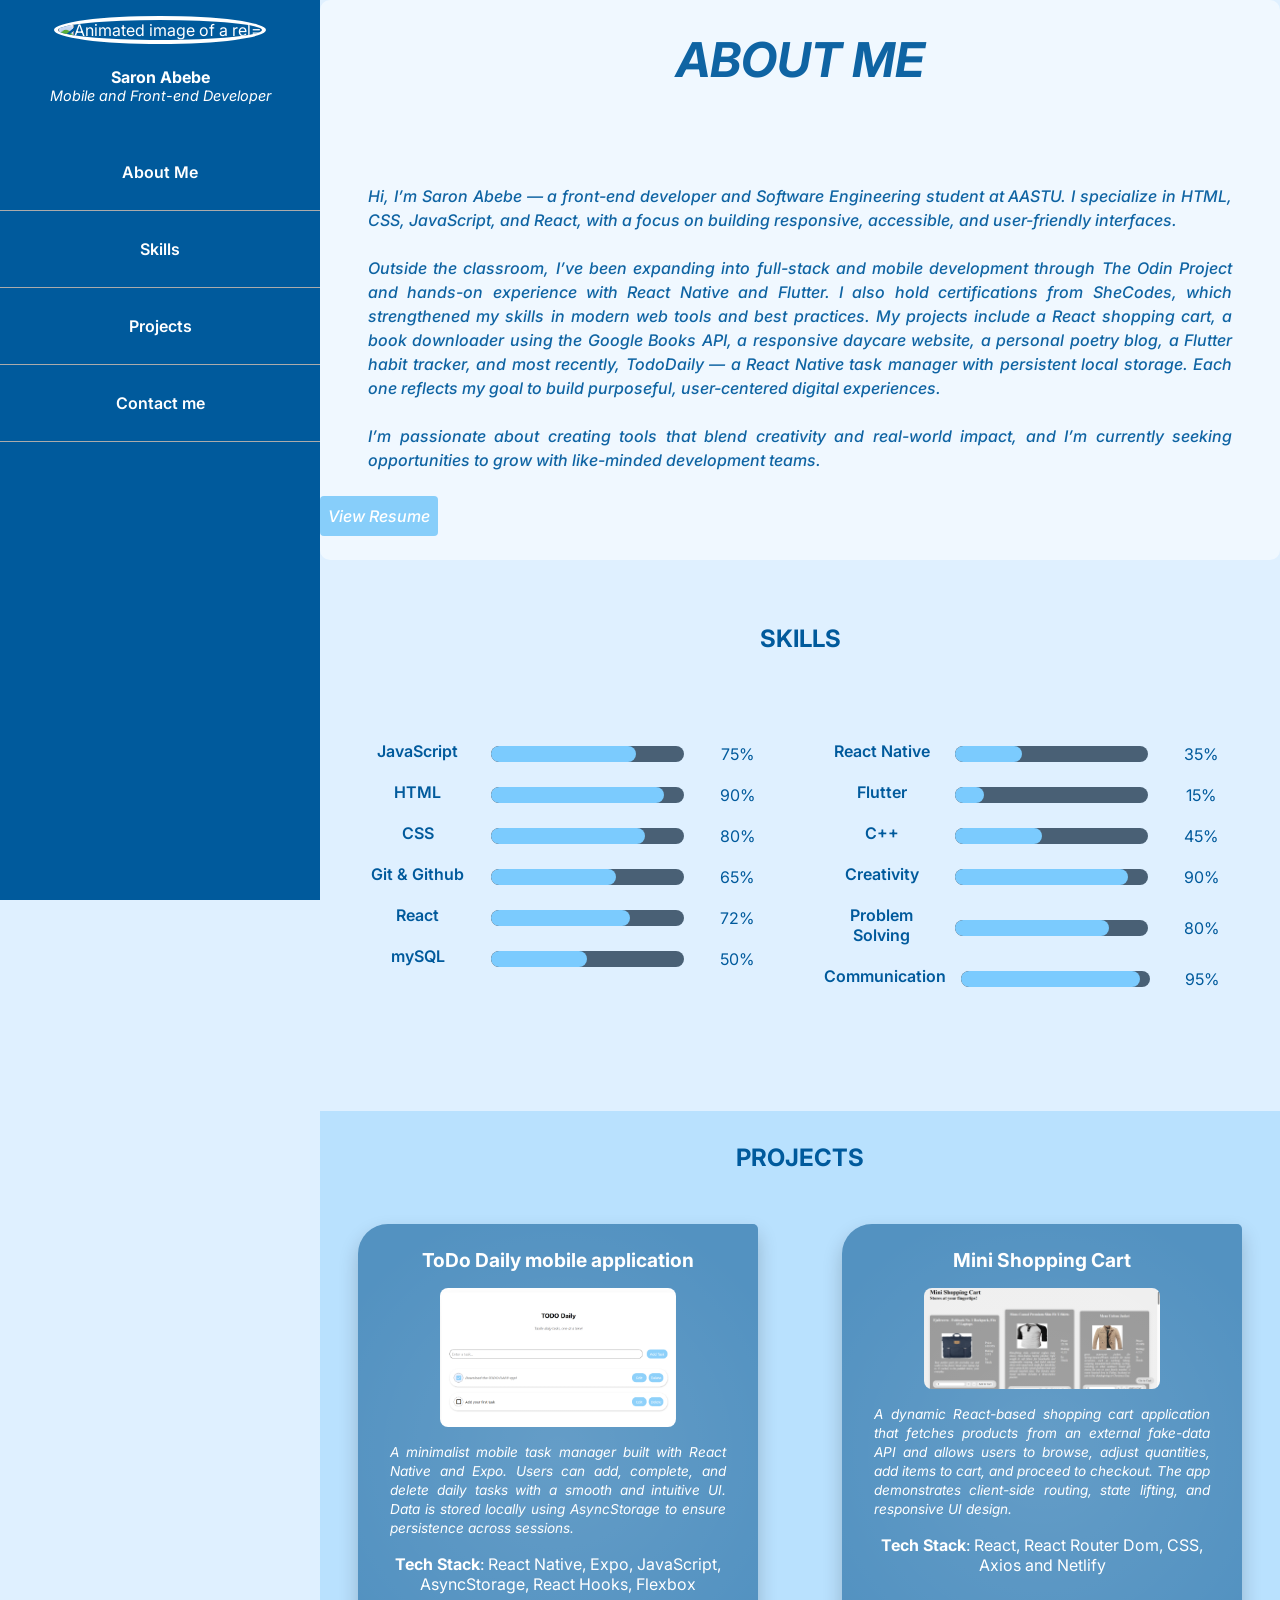
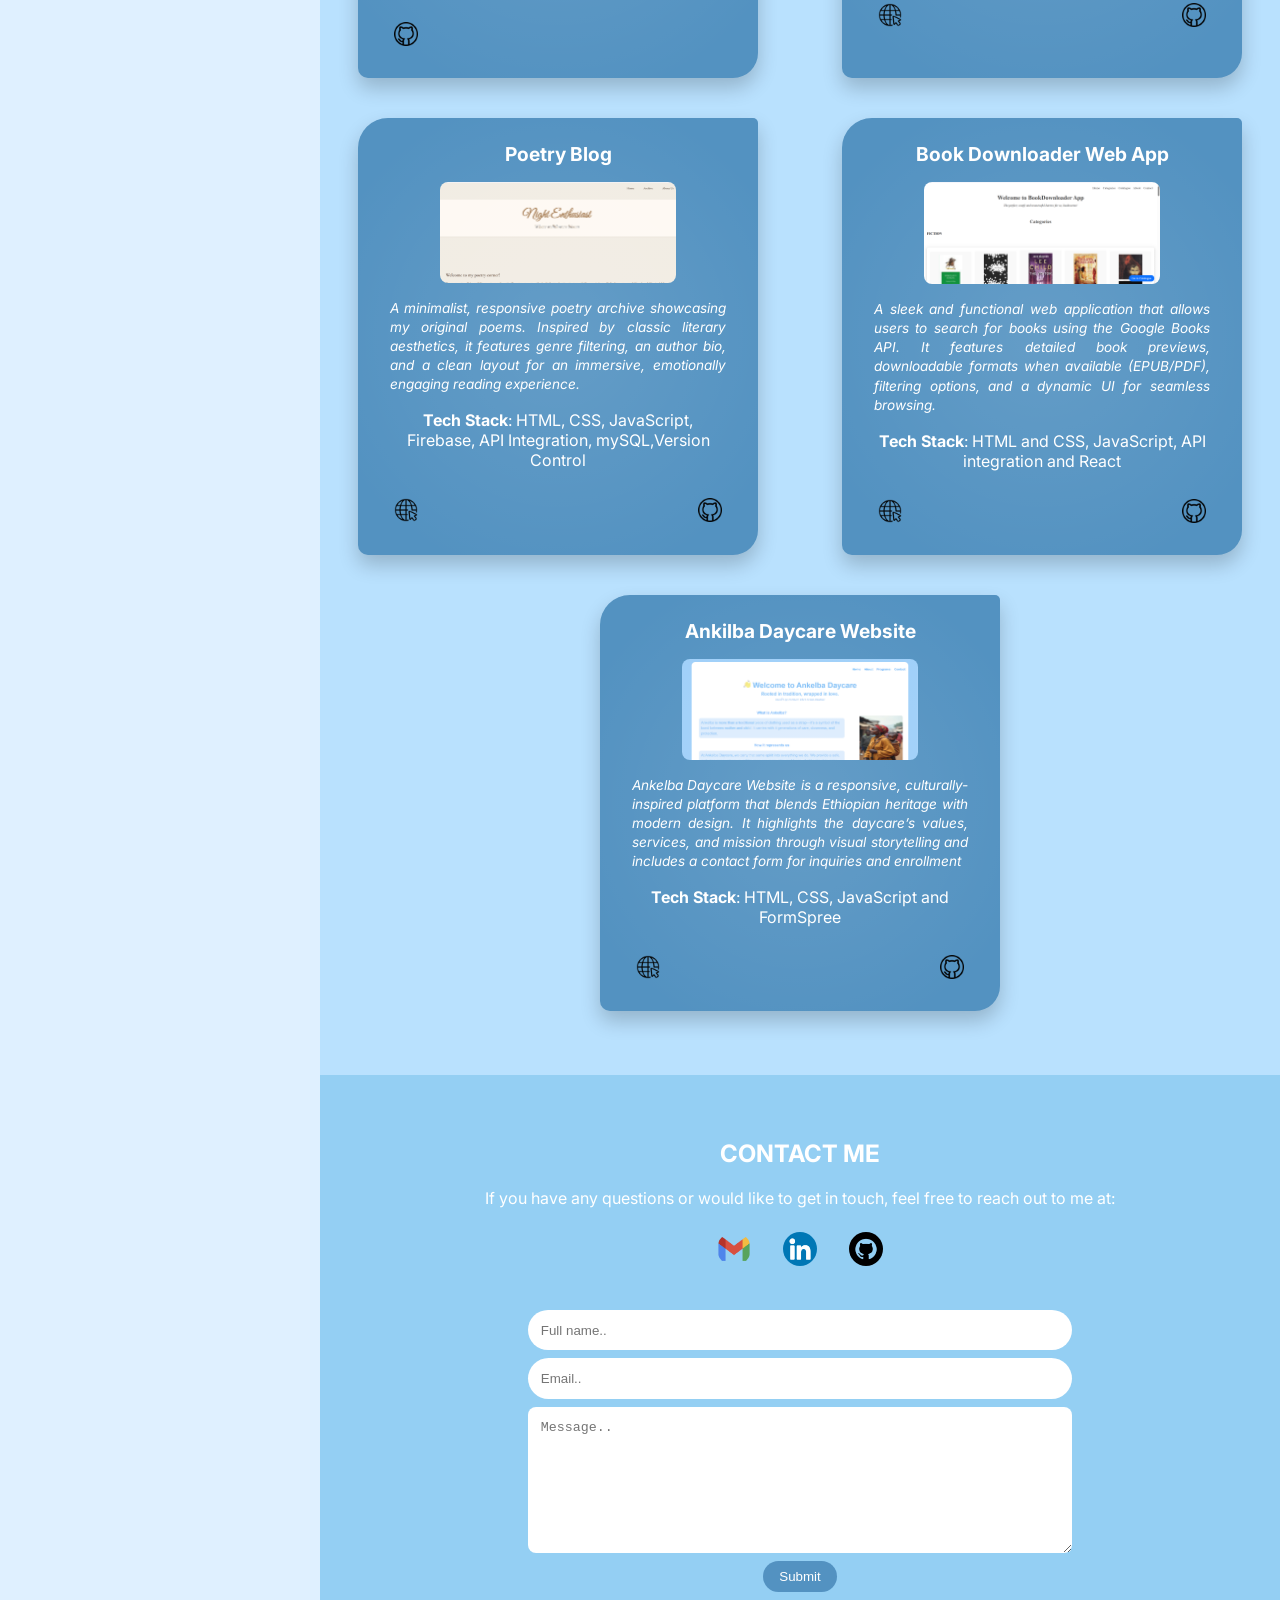
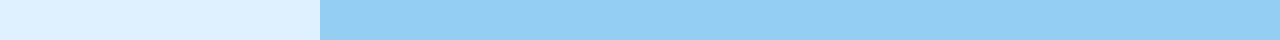
==== commit c491f640: "Update Skills" ====
--- a/index.html
+++ b/index.html
@@ -108,7 +108,7 @@
                   <div class="progress-bar">
                     <div class="progress" ></div>
                   </div>
-                 <span>67%</span>
+                 <span>72%</span>
                 </div>
               </li>
 
@@ -118,7 +118,7 @@
                 <div class="progress-bar">
                   <div class="progress" style="width: 33%"></div>
                 </div>
-               <span>33%</span>
+               <span>50%</span>
               </div>
             </li>
             </div>
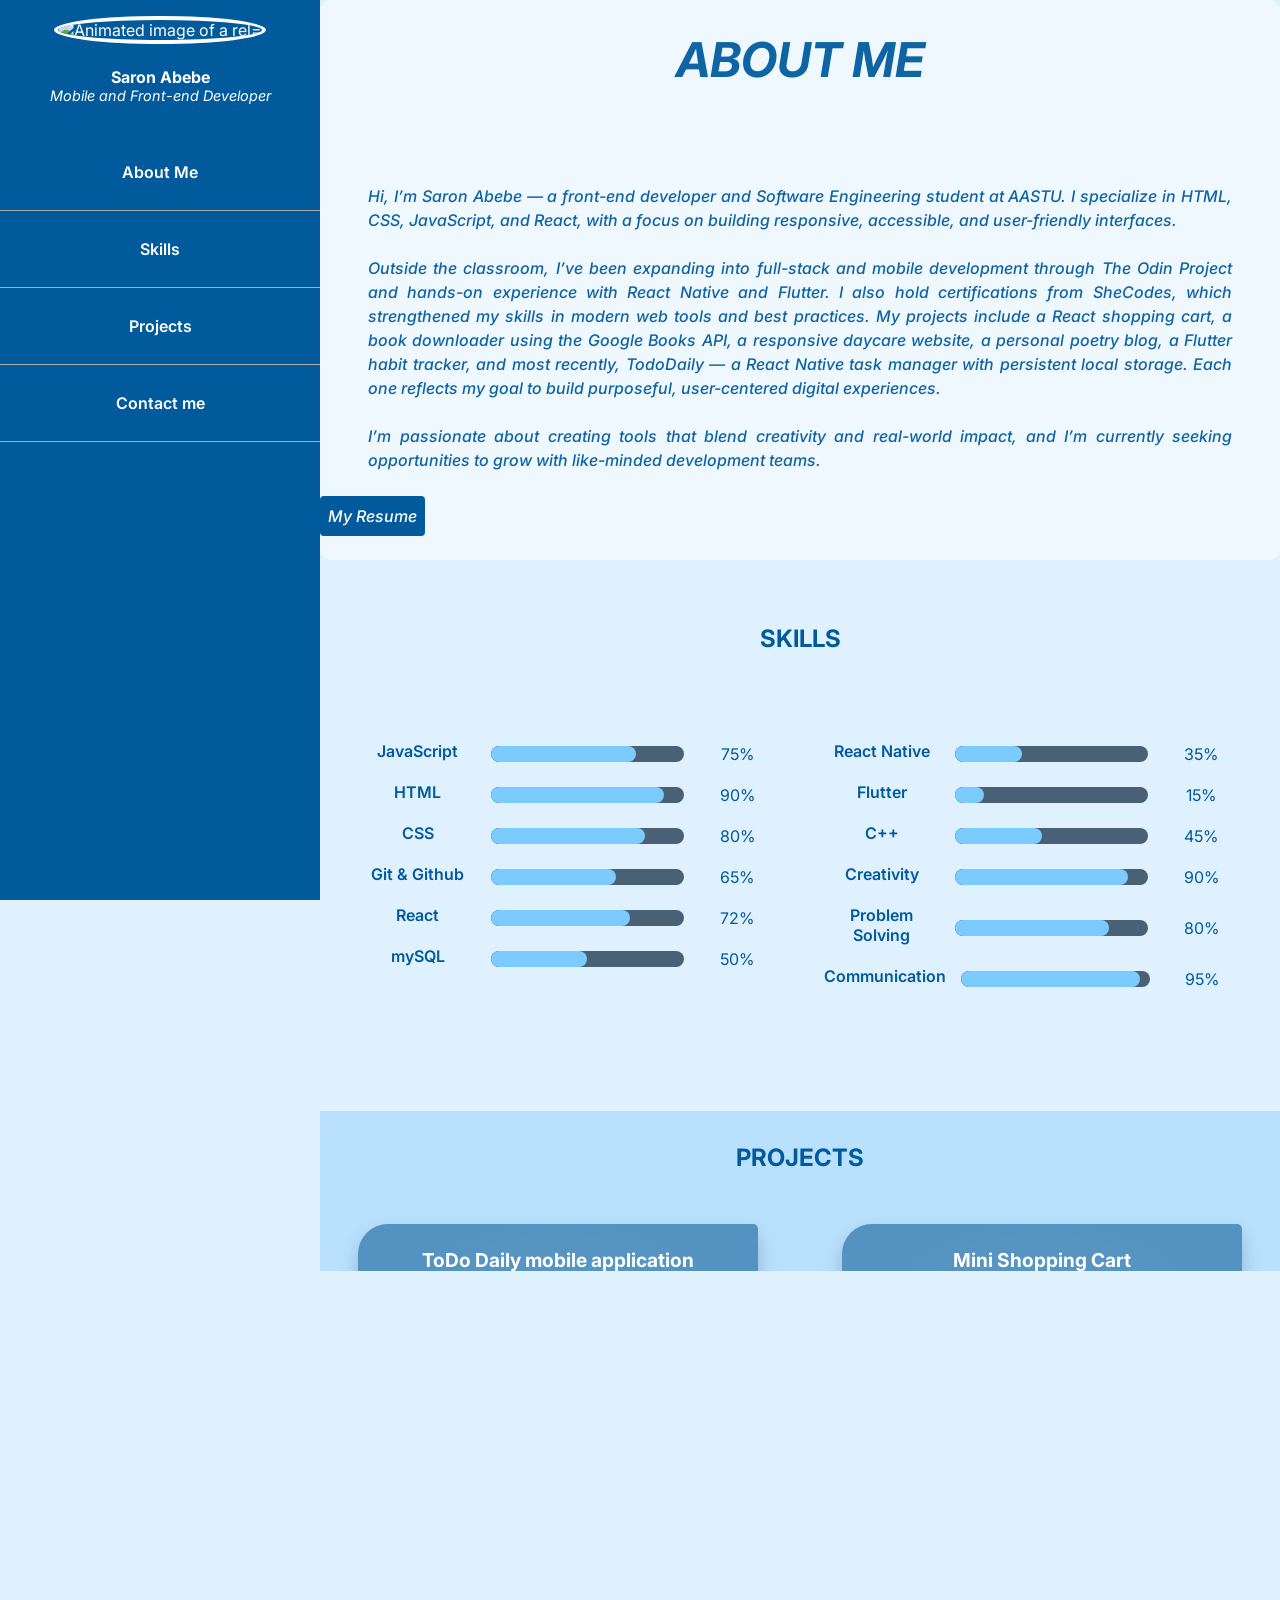
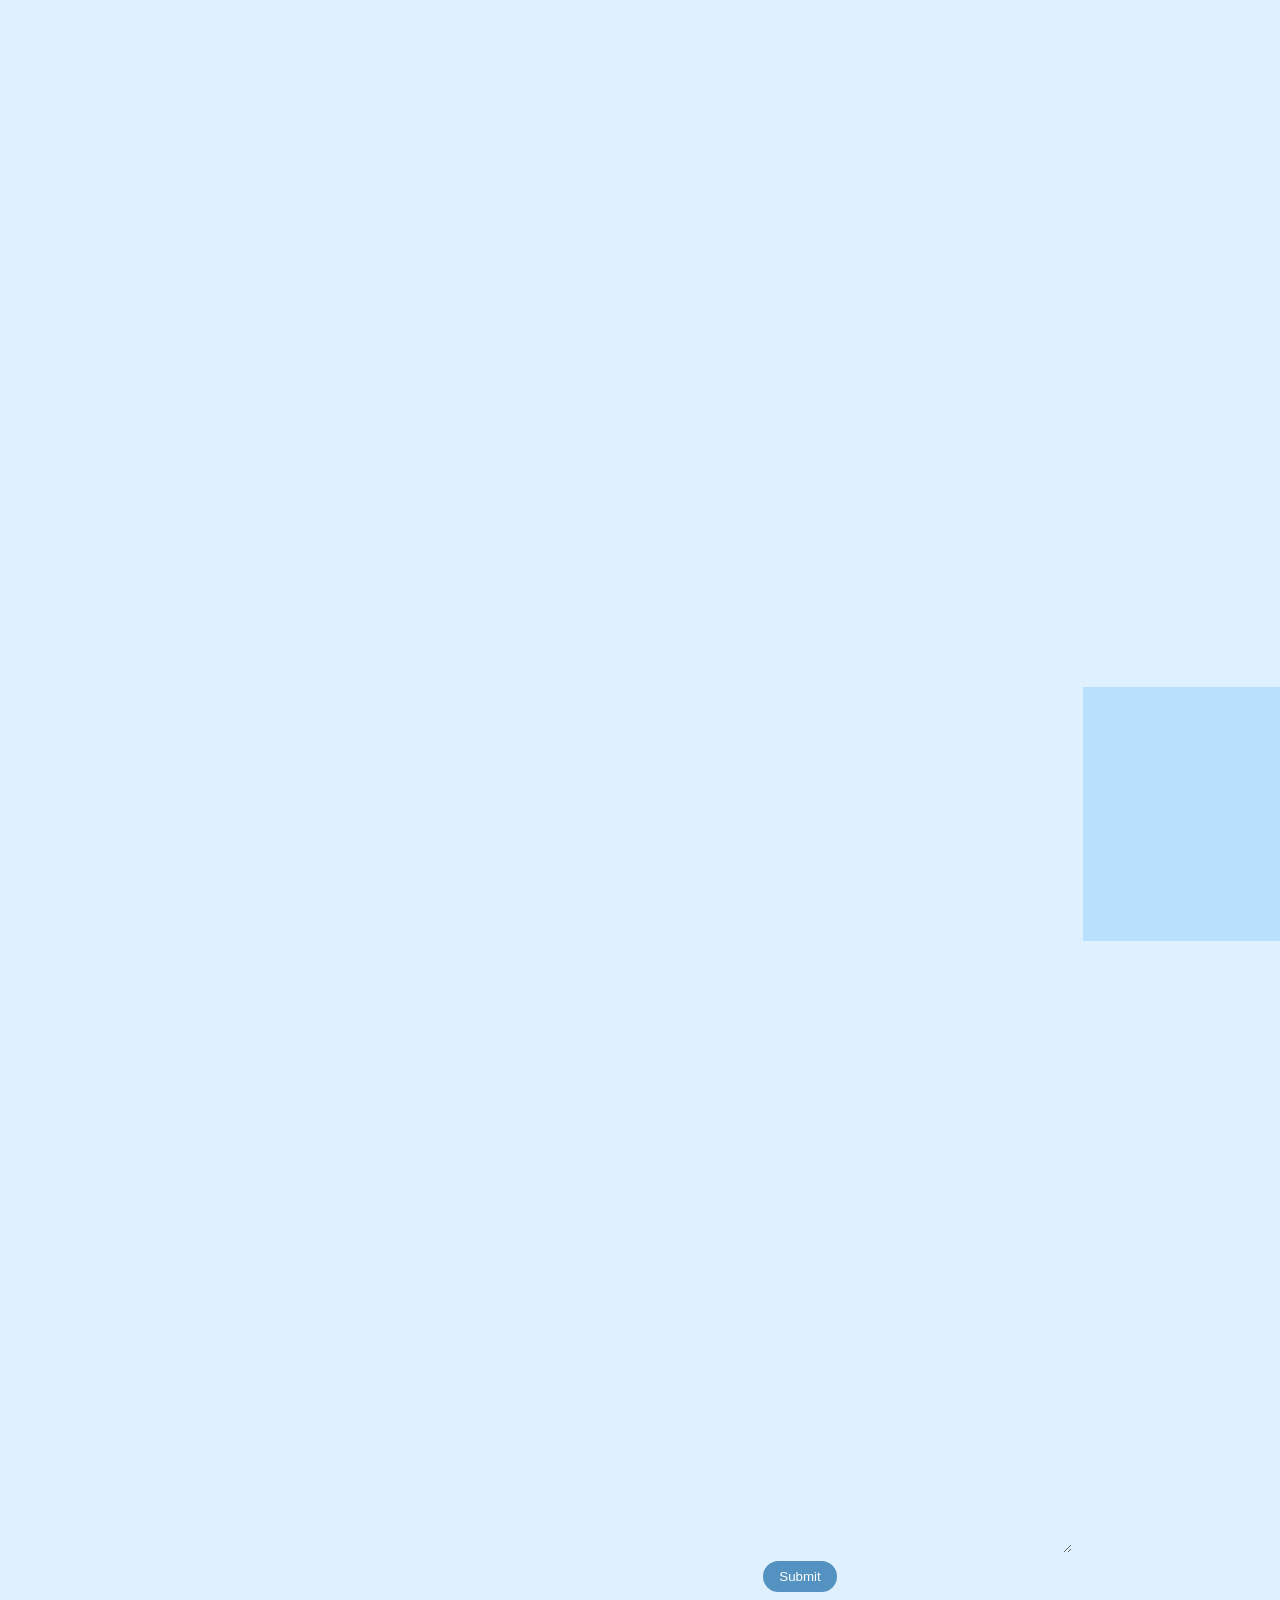
==== commit 0935e34f: "Update resume link" ====
--- a/index.html
+++ b/index.html
@@ -46,7 +46,7 @@
           </p>
           </div>
           <div class="resume-link">
-              <a  href="https://drive.google.com/file/d/1hywP5cjKiF4u35qWQtAoWt2FhK-ql_rT/view?usp=sharing" target="_blank">View Resume</a>
+              <a  href="https://drive.google.com/file/d/1hywP5cjKiF4u35qWQtAoWt2FhK-ql_rT/view?usp=sharing" target="_blank">My Resume</a>
           </div>
 
         
--- a/css/style.css
+++ b/css/style.css
@@ -161,7 +161,7 @@
 
 .resume-link {
   padding: 0.5rem;
-  background-color: lightskyblue;
+  background-color: #005a9c;
   border-radius: 0.25rem;
   width: fit-content;
   justify-self: flex-end;
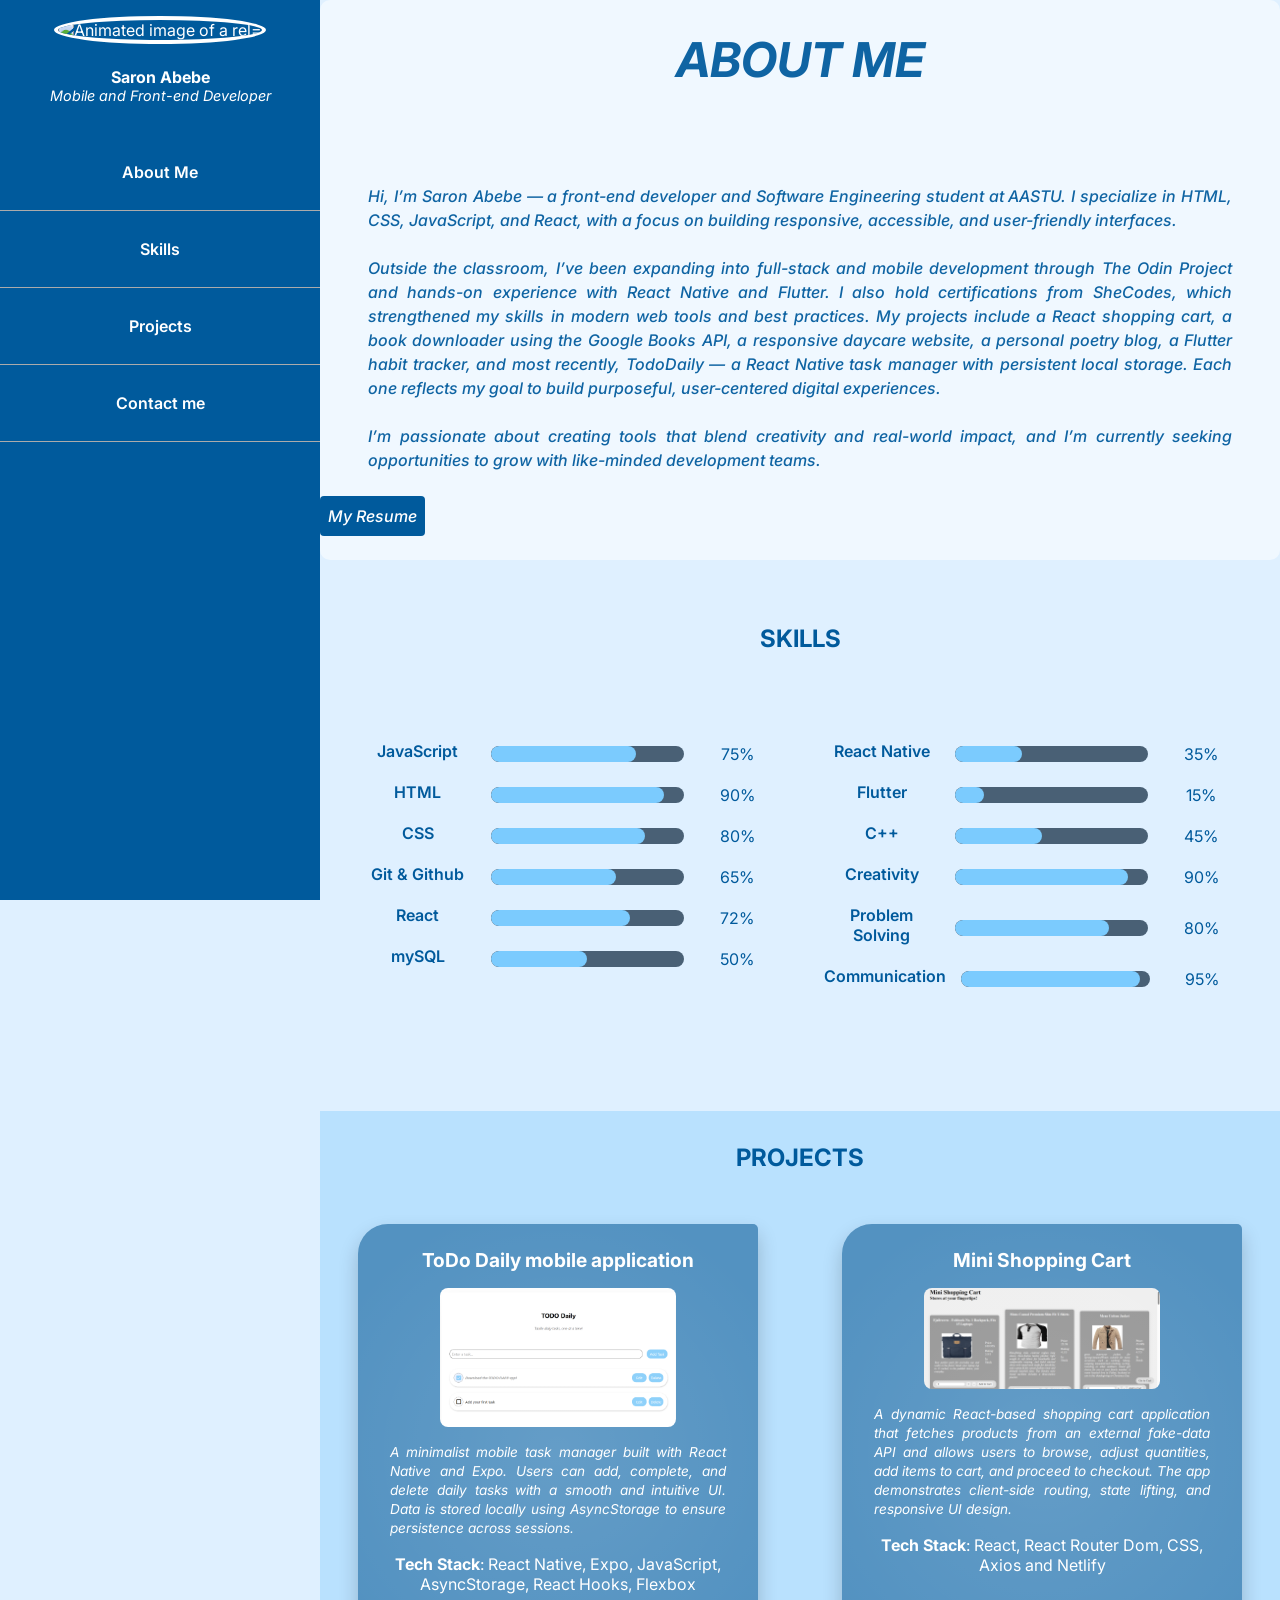
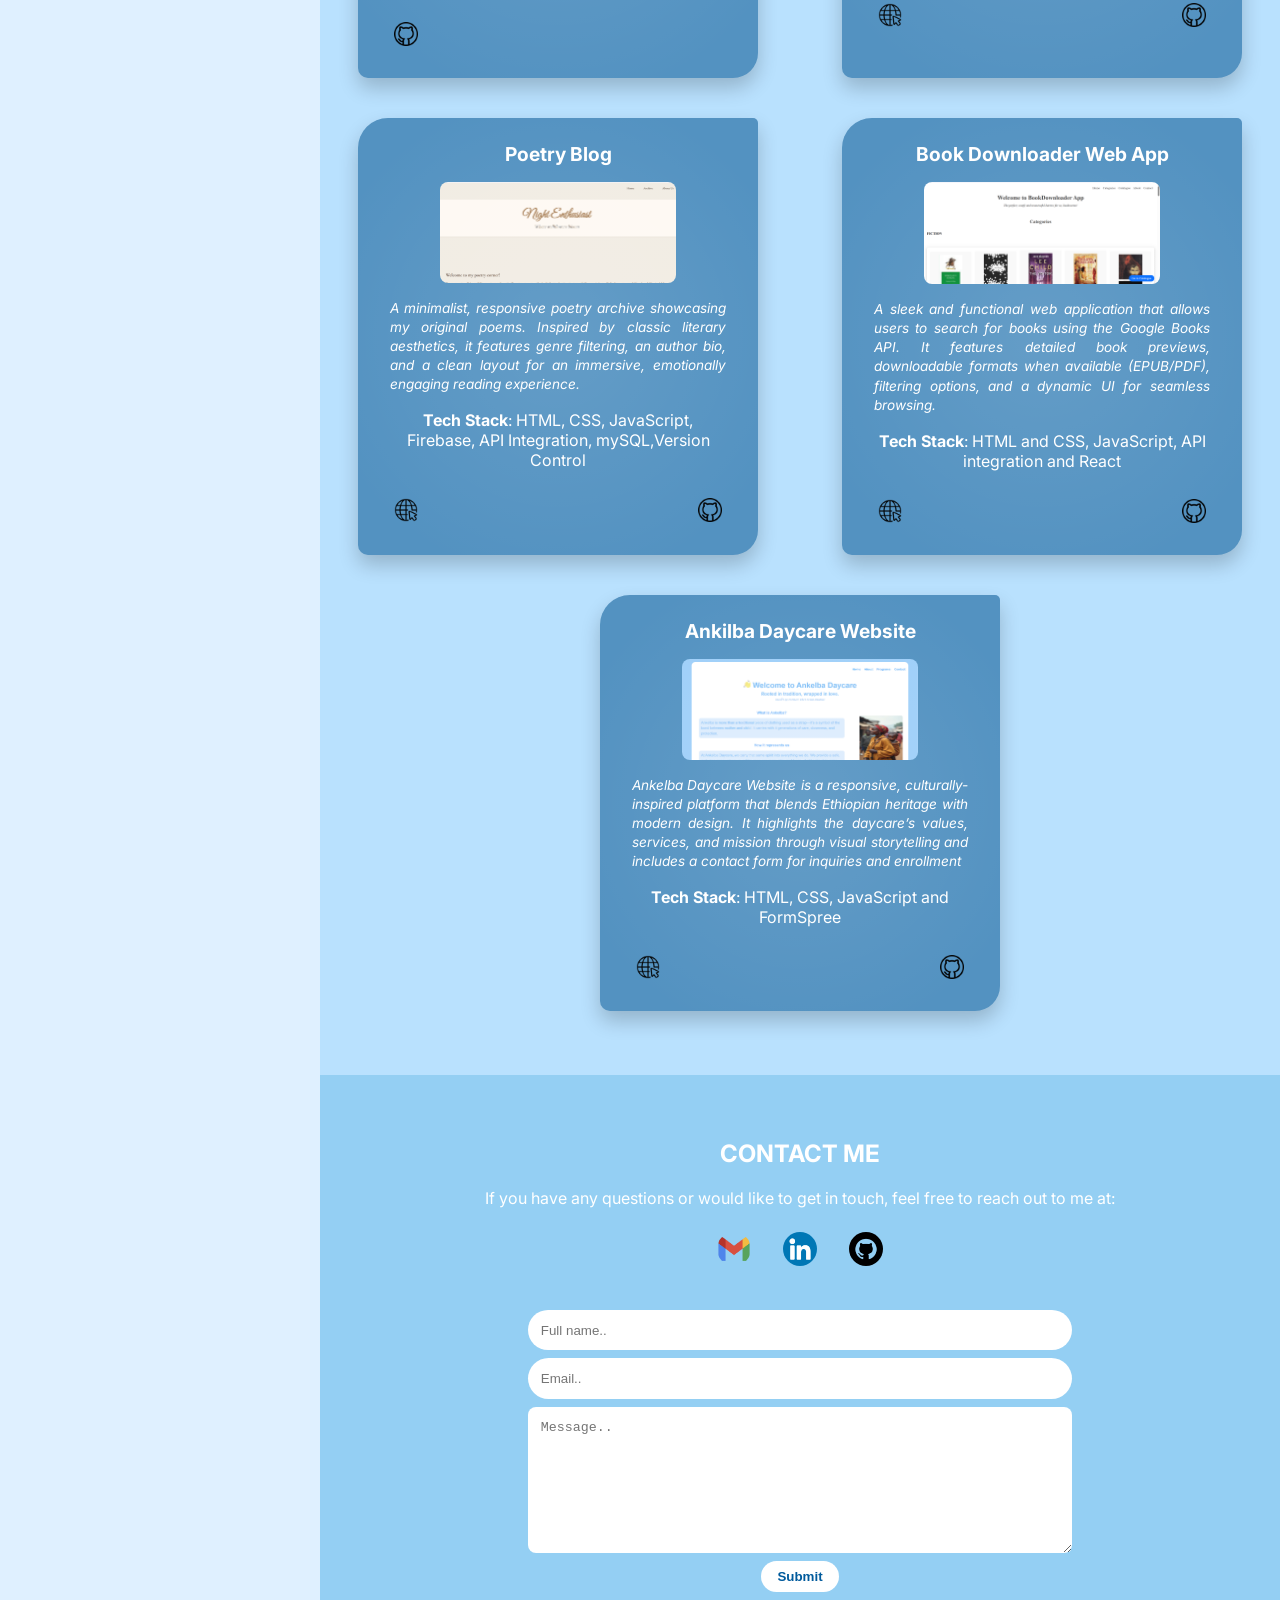
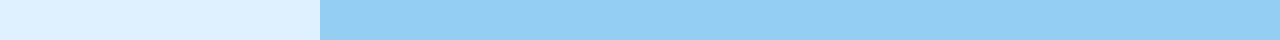
==== commit 3fd8545c: "Make more styling changes" ====
--- a/index.html
+++ b/index.html
@@ -45,9 +45,12 @@
 I’m passionate about creating tools that blend creativity and real-world impact, and I’m currently seeking opportunities to grow with like-minded development teams.
           </p>
           </div>
-          <div class="resume-link">
+          <div class="resume-class">
+            <div class="resume-link">
               <a  href="https://drive.google.com/file/d/1hywP5cjKiF4u35qWQtAoWt2FhK-ql_rT/view?usp=sharing" target="_blank">My Resume</a>
           </div>
+          </div>
+          
 
         
           
--- a/css/style.css
+++ b/css/style.css
@@ -433,14 +433,16 @@
   justify-self: center;
   padding: 0.5rem 1rem;
   border-radius: 1rem;
-  background-color: #5392c1;
+  background-color: white;
+  color: #005a9c;
+  font-weight: bold;
   border: none;
   outline: none;
-  color: white;
   transition: all 200ms ease-in-out;
 }
 form button:hover {
-  background-color: #7bcbfe;
+  background-color: #005a9c;
+  color: white;
   cursor: pointer;
   transform: scale(1.1);
 }
@@ -473,6 +475,15 @@
   .author-content {
     display: none;
   }
+  .resume-class {
+    width: 100%;
+    display: flex;
+    justify-content: flex-end;
+  }
+  .resume-link {
+    margin: 0 1.5rem;
+    padding: 0.5rem 1rem;
+  }
 
   .contact {
     display: flex;
